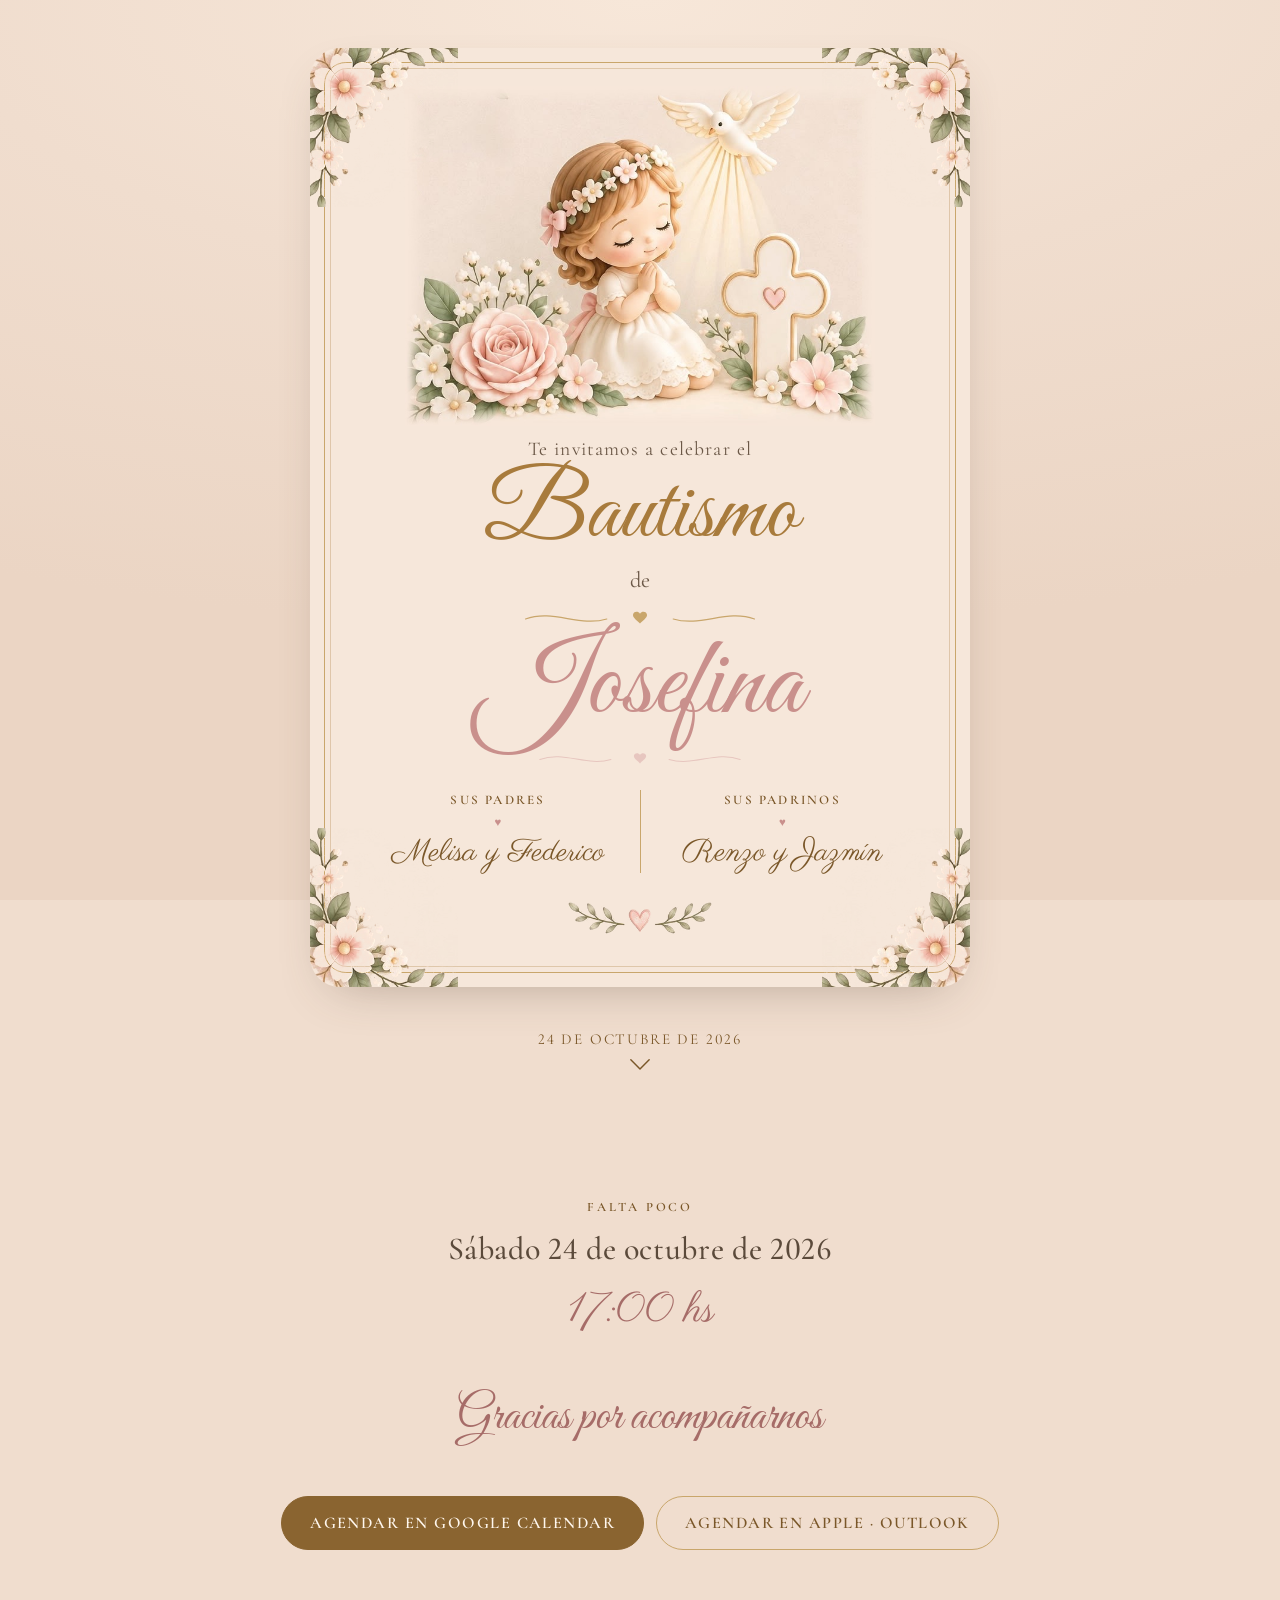
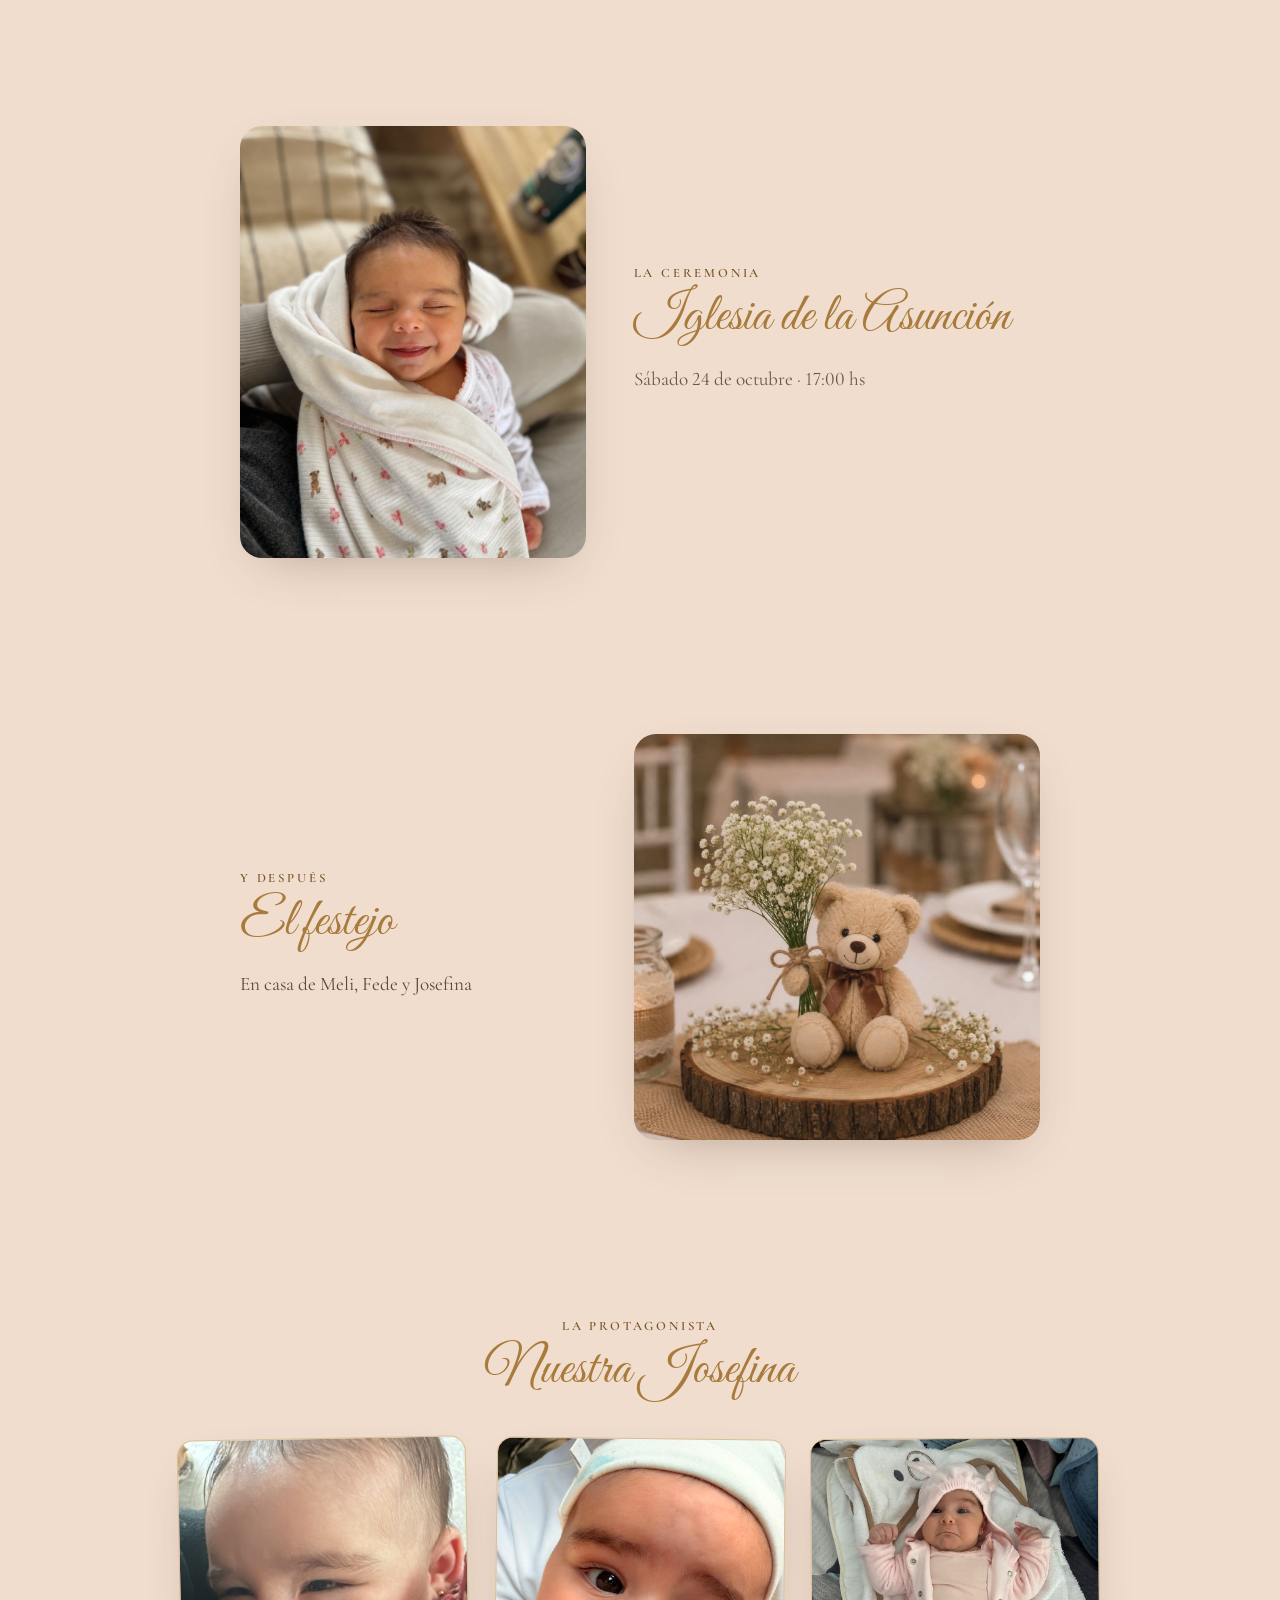
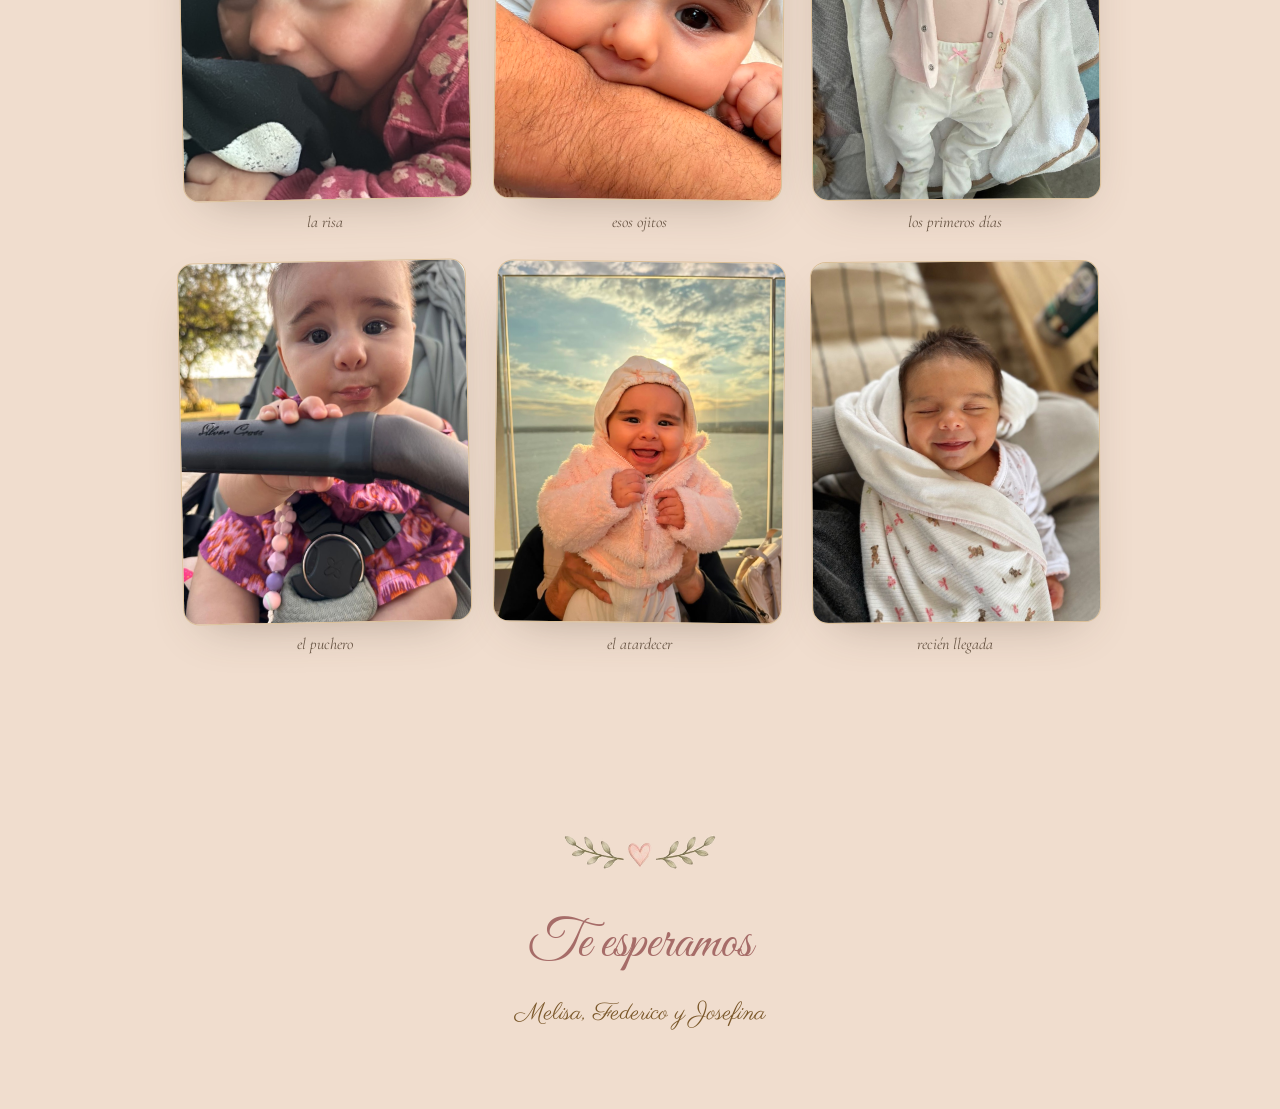
==== index.html @ e2df9a55 "Invitación web para el bautismo de Josefina Página única para GitHub Pages que extiende la tarjeta o" ====
<!doctype html>
<html lang="es">
<head>
<meta charset="utf-8">
<meta name="viewport" content="width=device-width, initial-scale=1, viewport-fit=cover">
<title>Bautismo de Josefina · 24 de octubre de 2026</title>

<meta name="description" content="Melisa y Federico te invitan al bautismo de Josefina. Sábado 24 de octubre de 2026, 17 hs, Iglesia de la Asunción.">
<meta name="robots" content="noindex, nofollow">
<meta name="theme-color" content="#F1DFD0">

<meta property="og:type" content="website">
<meta property="og:title" content="Bautismo de Josefina">
<meta property="og:description" content="Sábado 24 de octubre de 2026 · 17 hs · Iglesia de la Asunción">
<meta property="og:image" content="assets/og.jpg">
<meta property="og:image:width" content="1200">
<meta property="og:image:height" content="630">
<meta property="og:locale" content="es_AR">
<meta name="twitter:card" content="summary_large_image">

<link rel="icon" href="data:image/svg+xml,%3Csvg xmlns='http://www.w3.org/2000/svg' viewBox='0 0 32 32'%3E%3Crect width='32' height='32' rx='7' fill='%23F8EADD'/%3E%3Cpath d='M16 26C7 20 4 15.6 4 12.2 4 8.8 6.6 6 10 6c2.4 0 4.6 1.4 6 3.6C17.4 7.4 19.6 6 22 6c3.4 0 6 2.8 6 6.2 0 3.4-3 7.8-12 13.8z' fill='%23C9908C'/%3E%3C/svg%3E">

<link rel="preconnect" href="https://fonts.googleapis.com">
<link rel="preconnect" href="https://fonts.gstatic.com" crossorigin>
<link rel="stylesheet" href="https://fonts.googleapis.com/css2?family=Cormorant+Garamond:ital,wght@0,300;0,400;0,500;0,600;1,400&family=Great+Vibes&family=Parisienne&display=swap">
<link rel="preload" as="image" href="assets/ilustracion.jpg">
<link rel="stylesheet" href="css/estilos.css">
</head>

<body>

<!-- ══════════════ PORTADA ══════════════ -->
<header class="portada">
  <div class="papel">
    <img class="esquina esquina--si" src="assets/esquina.png" alt="" width="240" height="258">
    <img class="esquina esquina--sd" src="assets/esquina.png" alt="" width="240" height="258">
    <img class="esquina esquina--ii" src="assets/esquina.png" alt="" width="240" height="258">
    <img class="esquina esquina--id" src="assets/esquina.png" alt="" width="240" height="258">

    <div class="papel__contenido">
      <img class="ilustracion" src="assets/ilustracion.jpg"
           alt="Ilustración de una nena rezando junto a una cruz, con una paloma y flores"
           width="790" height="572" fetchpriority="high">

      <p class="intro">Te invitamos a celebrar el</p>
      <h1 class="titulo">Bautismo</h1>

      <p class="de">de</p>
      <svg class="filete" viewBox="0 0 260 26" aria-hidden="true" focusable="false">
        <path d="M6 13c30-11 58 9 88 0" />
        <path d="M254 13c-30-11-58 9-88 0" />
        <path class="filete__corazon" d="M130 7.2c-2.2-3.3-7.6-2.2-7.6 1.6 0 3.6 5 6 7.6 9.2 2.6-3.2 7.6-5.6 7.6-9.2 0-3.8-5.4-4.9-7.6-1.6z" />
      </svg>

      <p class="nombre">Josefina</p>

      <svg class="filete filete--rosa" viewBox="0 0 260 26" aria-hidden="true" focusable="false">
        <path d="M6 13c30-11 58 9 88 0" />
        <path d="M254 13c-30-11-58 9-88 0" />
        <path class="filete__corazon" d="M130 7.2c-2.2-3.3-7.6-2.2-7.6 1.6 0 3.6 5 6 7.6 9.2 2.6-3.2 7.6-5.6 7.6-9.2 0-3.8-5.4-4.9-7.6-1.6z" />
      </svg>

      <div class="personas">
        <div class="persona">
          <p class="persona__rol">Sus padres</p>
          <p class="persona__corazon" aria-hidden="true">♥</p>
          <p class="persona__nombres">Melisa y Federico</p>
        </div>
        <div class="persona">
          <p class="persona__rol">Sus padrinos</p>
          <p class="persona__corazon" aria-hidden="true">♥</p>
          <p class="persona__nombres">Renzo y Jazmín</p>
        </div>
      </div>

      <img class="guirnalda" src="assets/guirnalda.png" alt="" width="350" height="92">
    </div>
  </div>

  <a class="bajar" href="#cuando">
    <span>24 de octubre de 2026</span>
    <svg viewBox="0 0 24 14" aria-hidden="true" focusable="false"><path d="M2 2l10 10L22 2"/></svg>
  </a>
</header>

<main>

<!-- ══════════════ CUENTA REGRESIVA ══════════════ -->
<section class="seccion cuando" id="cuando">
  <div class="revelar">
    <p class="antetitulo">Falta poco</p>
    <p class="fecha-grande">Sábado 24 de octubre de 2026</p>
    <p class="fecha-hora">17:00 hs</p>

    <div class="cuenta" id="cuenta">
      <div class="cuenta__u"><span class="cuenta__n" id="c-dias">—</span><span class="cuenta__e">días</span></div>
      <div class="cuenta__u"><span class="cuenta__n" id="c-horas">—</span><span class="cuenta__e">horas</span></div>
      <div class="cuenta__u"><span class="cuenta__n" id="c-min">—</span><span class="cuenta__e">minutos</span></div>
      <div class="cuenta__u"><span class="cuenta__n" id="c-seg">—</span><span class="cuenta__e">segundos</span></div>
    </div>
    <p class="cuenta__mensaje" id="cuenta-mensaje" hidden></p>

    <div class="botones">
      <a class="boton boton--principal" id="btn-google" href="#" target="_blank" rel="noopener">
        Agendar en Google Calendar
      </a>
      <a class="boton" href="bautismo-josefina.ics" download>
        Agendar en Apple · Outlook
      </a>
    </div>
  </div>
</section>

<!-- ══════════════ CEREMONIA ══════════════ -->
<section class="seccion lugar revelar" id="ceremonia">
  <div class="lugar__foto">
    <img src="assets/fotos/nacimiento.jpg" alt="Josefina recién nacida, envuelta en una manta, sonriendo" width="1086" height="1448" loading="lazy">
  </div>
  <div class="lugar__datos">
    <p class="antetitulo">La ceremonia</p>
    <h2 class="titulo-seccion">Iglesia de la Asunción</h2>
    <p class="dato" data-dato="iglesia.direccion">—</p>
    <p class="dato dato--suave">Sábado 24 de octubre · 17:00 hs</p>
    <p><a class="boton" data-link="iglesia.maps" href="#" target="_blank" rel="noopener">Cómo llegar</a></p>
  </div>
</section>

<!-- ══════════════ FESTEJO ══════════════ -->
<section class="seccion lugar lugar--invertido revelar" id="festejo">
  <div class="lugar__foto">
    <img src="assets/fotos/mesa.jpg" alt="Centro de mesa con un osito, paniculata y un tronco de madera" width="1200" height="1141" loading="lazy">
  </div>
  <div class="lugar__datos">
    <p class="antetitulo">Y después</p>
    <h2 class="titulo-seccion">El festejo</h2>
    <p class="dato">En casa de Meli, Fede y Josefina</p>
    <p class="dato" data-dato="festejo.direccion">—</p>
    <p class="dato dato--suave" data-dato="festejo.hora">—</p>
    <p><a class="boton" data-link="festejo.maps" href="#" target="_blank" rel="noopener">Cómo llegar</a></p>
  </div>
</section>

<!-- ══════════════ GALERÍA ══════════════ -->
<section class="seccion galeria-seccion revelar" id="galeria">
  <p class="antetitulo">La protagonista</p>
  <h2 class="titulo-seccion titulo-seccion--centro">Nuestra Josefina</h2>
  <div class="galeria">
    <figure class="foto"><img src="assets/fotos/sonrisa.jpg" alt="Josefina riéndose escondida en el hombro de su papá" width="900" height="1600" loading="lazy"><figcaption>la risa</figcaption></figure>
    <figure class="foto"><img src="assets/fotos/ojitos.jpg" alt="Primer plano de Josefina bebé con los ojos bien abiertos" width="960" height="1280" loading="lazy"><figcaption>esos ojitos</figcaption></figure>
    <figure class="foto"><img src="assets/fotos/bebe.jpg" alt="Josefina bebé estirando los brazos, vestida de rosa" width="960" height="1280" loading="lazy"><figcaption>los primeros días</figcaption></figure>
    <figure class="foto"><img src="assets/fotos/puchero.jpg" alt="Josefina en el cochecito haciendo un puchero" width="960" height="1280" loading="lazy"><figcaption>el puchero</figcaption></figure>
    <figure class="foto"><img src="assets/fotos/sunset.jpg" alt="Josefina sonriendo con un atardecer sobre el río de fondo" width="960" height="1280" loading="lazy"><figcaption>el atardecer</figcaption></figure>
    <figure class="foto"><img src="assets/fotos/nacimiento.jpg" alt="Josefina recién nacida, dormida y sonriendo" width="1086" height="1448" loading="lazy"><figcaption>recién llegada</figcaption></figure>
  </div>
</section>

<!-- ══════════════ ÁLBUM COMPARTIDO ══════════════ -->
<section class="seccion album revelar" id="album" data-requiere="album">
  <div class="album__texto">
    <p class="antetitulo">Entre todos</p>
    <h2 class="titulo-seccion">Sumá tus fotos del día</h2>
    <p class="parrafo">
      Ese día vamos a tener cien miradas distintas del mismo momento.
      Subí las tuyas al álbum compartido y que no se pierda ninguna.
    </p>
    <p><a class="boton boton--principal" data-link="album" href="#" target="_blank" rel="noopener">Abrir el álbum</a></p>
  </div>
  <div class="album__qr">
    <div class="qr" id="qr" aria-hidden="true"></div>
    <p class="qr__pie">o escaneá el código</p>
  </div>
</section>

<!-- ══════════════ CONFIRMACIÓN ══════════════ -->
<section class="seccion confirmar revelar" id="confirmar" data-requiere="formulario">
  <p class="antetitulo">Nos ayudás un montón</p>
  <h2 class="titulo-seccion titulo-seccion--centro">Confirmá tu asistencia</h2>
  <p class="parrafo parrafo--centro">
    Contanos si venís y cuántos son, así preparamos todo con tiempo.
    Te lleva menos de un minuto.
  </p>
  <p><a class="boton boton--principal" data-link="formulario" href="#" target="_blank" rel="noopener">Confirmar asistencia</a></p>
</section>

</main>

<!-- ══════════════ CIERRE ══════════════ -->
<footer class="cierre">
  <img class="guirnalda" src="assets/guirnalda.png" alt="" width="350" height="92" loading="lazy">
  <p class="cierre__texto">Te esperamos</p>
  <p class="cierre__nombre">Melisa, Federico y Josefina</p>
</footer>

<!-- Visor de fotos -->
<div class="visor" id="visor" hidden>
  <button class="visor__cerrar" id="visor-cerrar" aria-label="Cerrar">&times;</button>
  <button class="visor__nav visor__nav--prev" id="visor-prev" aria-label="Anterior">&#8249;</button>
  <img class="visor__img" id="visor-img" alt="">
  <button class="visor__nav visor__nav--next" id="visor-next" aria-label="Siguiente">&#8250;</button>
</div>

<script src="js/qrcode.js"></script>
<script src="js/datos.js"></script>
<script src="js/invitacion.js"></script>
</body>
</html>
---- css/estilos.css ----
/* ══════════════════════════════════════════════════════════════
   Bautismo de Josefina — 24 de octubre de 2026
   Paleta y proporciones tomadas de la tarjeta original.
   ══════════════════════════════════════════════════════════════ */

:root {
  /* Colores muestreados pixel a pixel de tarjeta.jpg */
  --crema:      #F6E7DA;   /* el papel de la tarjeta */
  --fondo:      #F0DDCE;   /* la página, un tono más profundo que el papel */
  --fondo-2:    #EBD5C4;
  --dorado:     #A87B3C;
  --dorado-cl:  #C9A66B;
  --dorado-os:  #7A5729;   /* dorado legible para texto chico */
  --dorado-bt:  #8A6430;   /* fondo del boton principal */
  --rosa:       #C9908C;
  --rosa-os:    #A66C68;   /* rosa legible para texto informativo */
  --rosa-cl:    #E7C6BF;
  --rosa-pal:   #F7E6DF;
  --salvia:     #7E8C6A;
  --tinta:      #5B4A3B;
  --tinta-cl:   #6B5847;

  --serif:  'Cormorant Garamond', 'Iowan Old Style', Georgia, 'Times New Roman', serif;
  --script: 'Great Vibes', 'Snell Roundhand', 'Apple Chancery', cursive;
  --mano:   'Parisienne', 'Snell Roundhand', 'Apple Chancery', cursive;

  --sombra: 0 18px 50px -24px rgba(91, 74, 59, .45);
}

*, *::before, *::after { box-sizing: border-box; }

html { scroll-behavior: smooth; }

body {
  margin: 0;
  padding: env(safe-area-inset-top, 0) 0 env(safe-area-inset-bottom, 0);
  background: var(--fondo);
  background-image: radial-gradient(120% 70% at 50% 0%, #F7E7D9 0%, var(--fondo) 45%, var(--fondo-2) 100%);
  background-attachment: fixed;
  color: var(--tinta);
  font-family: var(--serif);
  font-size: 17px;
  line-height: 1.6;
  /* Cormorant trae cifras elzevirianas por defecto: lindas en un parrafo,
     confusas en una fecha y en un contador. */
  font-variant-numeric: lining-nums;
  -webkit-font-smoothing: antialiased;
  overflow-x: hidden;
}

img { max-width: 100%; height: auto; display: block; }
[hidden] { display: none !important; }

/* ────────────── PORTADA ────────────── */

.portada {
  padding: clamp(18px, 4vw, 48px) clamp(14px, 4vw, 32px) clamp(10px, 3vw, 28px);
  display: flex;
  flex-direction: column;
  align-items: center;
}

.papel {
  position: relative;
  width: 100%;
  max-width: 660px;
  background: var(--crema);
  border-radius: clamp(18px, 4vw, 30px);
  box-shadow: var(--sombra);
  overflow: hidden;
  isolation: isolate;
}

/* El doble filete dorado de la tarjeta */
.papel::before,
.papel::after {
  content: '';
  position: absolute;
  pointer-events: none;
  border: 1px solid var(--dorado-cl);
  border-radius: clamp(12px, 3vw, 22px);
  z-index: 1;
}
.papel::before { inset: clamp(8px, 2vw, 14px); }
.papel::after  { inset: clamp(13px, 2.8vw, 20px); border-color: rgba(168, 123, 60, .3); border-radius: clamp(8px, 2.4vw, 17px); }

.papel__contenido {
  position: relative;
  z-index: 2;
  padding: clamp(22px, 5vw, 38px) clamp(20px, 5vw, 46px) clamp(26px, 5vw, 40px);
  text-align: center;
}

/* Las flores de las cuatro esquinas, espejadas desde un solo archivo */
.esquina {
  position: absolute;
  width: clamp(88px, 22vw, 148px);
  height: auto;
  z-index: 3;
  pointer-events: none;
  user-select: none;
}
.esquina--si { top: 0; left: 0; }
.esquina--sd { top: 0; right: 0; transform: scaleX(-1); }
.esquina--ii { bottom: 0; left: 0; transform: scaleY(-1); }
.esquina--id { bottom: 0; right: 0; transform: scale(-1); }

/* La ilustración conserva el crema del original: los bordes se
   disuelven contra el papel con una máscara en vez de cortarse. */
.ilustracion {
  width: min(100%, 470px);
  margin: 0 auto clamp(2px, 1vw, 8px);
}

.intro {
  margin: 0;
  font-size: clamp(.95rem, 3.6vw, 1.22rem);
  font-weight: 400;
  letter-spacing: .06em;
  color: var(--tinta-cl);
}

.titulo {
  font-family: var(--script);
  font-weight: 400;
  color: var(--dorado);
  font-size: clamp(3.5rem, 15.5vw, 6rem);
  line-height: .92;
  margin: clamp(-2px, .4vw, 4px) 0 0;
}

.de {
  font-size: clamp(1.05rem, 4vw, 1.4rem);
  color: var(--tinta-cl);
  margin: clamp(0px, .6vw, 4px) 0 0;
}

.nombre {
  font-family: var(--script);
  font-weight: 400;
  color: var(--rosa);
  font-size: clamp(3.9rem, 18vw, 7rem);
  line-height: .95;
  margin: clamp(-6px, -1vw, 0px) 0 0;
}

/* Filete: dos volutas y un corazón, dibujados en SVG */
.filete {
  display: block;
  width: min(72%, 240px);
  height: auto;
  margin: clamp(2px, 1.2vw, 9px) auto;
  color: var(--dorado-cl);
  fill: none;
  stroke: currentColor;
  stroke-width: 1.3;
  stroke-linecap: round;
}
.filete--rosa { color: var(--rosa-cl); width: min(62%, 210px); }
.filete__corazon { fill: currentColor; stroke: none; }

.personas {
  display: grid;
  grid-template-columns: 1fr 1fr;
  align-items: start;
  margin-top: clamp(10px, 3vw, 20px);
}
.persona { min-width: 0; padding: 0 clamp(4px, 2vw, 16px); }
.persona + .persona {
  border-left: 1px solid var(--dorado-cl);
}

.persona__rol {
  margin: 0;
  font-size: clamp(.68rem, 2.6vw, .82rem);
  font-weight: 600;
  letter-spacing: .17em;
  text-transform: uppercase;
  color: var(--dorado-os);
}
.persona__corazon {
  margin: .15em 0;
  font-size: .72rem;
  color: var(--rosa);
}
.persona__nombres {
  margin: 0;
  font-family: var(--mano);
  font-size: clamp(1.15rem, 4.9vw, 1.95rem);
  line-height: 1.3;
  overflow-wrap: break-word;
  color: var(--dorado-os);
}

.guirnalda {
  width: clamp(120px, 34%, 190px);
  margin: clamp(14px, 3.5vw, 24px) auto 0;
  opacity: .92;
}

/* Invitación a seguir bajando */
.bajar {
  display: inline-flex;
  flex-direction: column;
  align-items: center;
  gap: 6px;
  margin-top: clamp(18px, 4vw, 30px);
  padding: 10px 18px;
  text-decoration: none;
  color: var(--dorado-os);
  font-size: .95rem;
  letter-spacing: .12em;
  text-transform: uppercase;
  border-radius: 999px;
}
.bajar svg { width: 22px; fill: none; stroke: currentColor; stroke-width: 1.6; stroke-linecap: round; stroke-linejoin: round; animation: flota 2.6s ease-in-out infinite; }
@keyframes flota { 0%, 100% { transform: translateY(0); } 50% { transform: translateY(4px); } }

/* ────────────── ESTRUCTURA DE SECCIONES ────────────── */

.seccion {
  max-width: 880px;
  margin: 0 auto;
  padding: clamp(46px, 11vw, 88px) clamp(20px, 6vw, 40px);
}

.antetitulo {
  margin: 0 0 .5em;
  font-size: clamp(.7rem, 2.8vw, .8rem);
  font-weight: 600;
  letter-spacing: .22em;
  text-transform: uppercase;
  color: var(--dorado-os);
}

.titulo-seccion {
  margin: 0 0 .35em;
  font-family: var(--script);
  font-weight: 400;
  font-size: clamp(2rem, 8vw, 3.3rem);
  line-height: 1.05;
  color: var(--dorado);
}
.titulo-seccion--centro { text-align: center; }

.parrafo {
  margin: 0 0 1.4em;
  font-size: clamp(1.02rem, 3.6vw, 1.15rem);
  color: var(--tinta);
  max-width: 46ch;
}
.parrafo--centro { margin-inline: auto; text-align: center; }

.dato { margin: 0 0 .3em; font-size: clamp(1.05rem, 3.8vw, 1.2rem); }
.dato--suave { color: var(--tinta-cl); margin-bottom: 1.3em; }

/* ────────────── BOTONES ────────────── */

.boton {
  display: inline-block;
  padding: .78em 1.7em;
  border: 1px solid var(--dorado-cl);
  border-radius: 999px;
  background: transparent;
  color: var(--dorado-os);
  font-family: var(--serif);
  font-size: clamp(.95rem, 3.4vw, 1.02rem);
  font-weight: 600;
  letter-spacing: .09em;
  text-transform: uppercase;
  text-decoration: none;
  transition: background-color .25s ease, color .25s ease, transform .25s ease;
}
.boton:hover,
.boton:focus-visible { background: var(--dorado-bt); border-color: var(--dorado-bt); color: #FFF7EE; transform: translateY(-1px); }

.boton--principal { background: var(--dorado-bt); border-color: var(--dorado-bt); color: #FFF7EE; }
.boton--principal:hover,
.boton--principal:focus-visible { background: #6E4E24; border-color: #6E4E24; }

:focus-visible { outline: 2px solid var(--dorado); outline-offset: 3px; }

.botones { display: flex; flex-wrap: wrap; gap: 12px; justify-content: center; margin-top: clamp(26px, 6vw, 40px); }

/* ────────────── CUENTA REGRESIVA ────────────── */

.cuando { text-align: center; }

.fecha-grande {
  margin: 0;
  font-size: clamp(1.35rem, 5.6vw, 2rem);
  font-weight: 500;
  letter-spacing: .02em;
}
.fecha-hora {
  margin: .1em 0 0;
  font-family: var(--mano);
  font-size: clamp(1.8rem, 7vw, 2.6rem);
  color: var(--rosa-os);
}

.cuenta {
  display: grid;
  grid-template-columns: repeat(4, 1fr);
  gap: clamp(8px, 2.4vw, 16px);
  margin-top: clamp(24px, 6vw, 38px);
}
.cuenta__u {
  background: var(--crema);
  border: 1px solid rgba(201, 166, 107, .5);
  border-radius: clamp(12px, 3vw, 18px);
  padding: clamp(12px, 3.2vw, 20px) 4px clamp(9px, 2.4vw, 14px);
  box-shadow: 0 10px 26px -20px rgba(91, 74, 59, .6);
}
.cuenta__n {
  display: block;
  font-size: clamp(1.9rem, 9vw, 3.1rem);
  font-weight: 300;
  line-height: 1;
  color: var(--dorado);
  font-variant-numeric: lining-nums tabular-nums;
}
.cuenta__e {
  display: block;
  margin-top: .45em;
  font-size: clamp(.62rem, 2.5vw, .76rem);
  letter-spacing: .14em;
  text-transform: uppercase;
  color: var(--tinta-cl);
}
.cuenta__mensaje {
  margin: clamp(22px, 6vw, 34px) 0 0;
  font-family: var(--script);
  font-size: clamp(2rem, 8vw, 3rem);
  color: var(--rosa-os);
}

/* ────────────── CEREMONIA / FESTEJO ────────────── */

.lugar {
  display: grid;
  grid-template-columns: minmax(0, .85fr) minmax(0, 1fr);
  gap: clamp(22px, 6vw, 48px);
  align-items: center;
}
.lugar--invertido .lugar__foto { order: 2; }

.lugar__foto img {
  width: 100%;
  aspect-ratio: 4 / 5;
  object-fit: cover;
  object-position: 50% 32%;
  border-radius: clamp(14px, 4vw, 22px);
  box-shadow: var(--sombra);
}
.lugar--invertido .lugar__foto img { aspect-ratio: 1 / 1; }

@media (max-width: 640px) {
  .lugar { grid-template-columns: 1fr; }
  .lugar--invertido .lugar__foto { order: 0; }
  .lugar__foto img { aspect-ratio: 3 / 2; }
  .lugar--invertido .lugar__foto img { aspect-ratio: 3 / 2; }
}

/* ────────────── GALERÍA ────────────── */

.galeria-seccion { max-width: 1000px; text-align: center; }

.galeria {
  display: grid;
  grid-template-columns: repeat(2, 1fr);
  gap: clamp(14px, 3.4vw, 26px);
  margin-top: clamp(26px, 6vw, 40px);
}
@media (min-width: 760px) {
  .galeria { grid-template-columns: repeat(3, 1fr); }
}

.foto { margin: 0; }
.foto img {
  width: 100%;
  aspect-ratio: 4 / 5;
  object-fit: cover;
  border-radius: clamp(10px, 2.4vw, 16px);
  border: 1px solid rgba(201, 166, 107, .55);
  box-shadow: var(--sombra);
  cursor: zoom-in;
  transition: transform .35s ease;
}
.foto img:hover { transform: translateY(-4px) scale(1.012); }
.foto figcaption {
  margin-top: .6em;
  text-align: center;
  font-style: italic;
  font-size: clamp(.9rem, 3.2vw, 1rem);
  color: var(--tinta-cl);
}
/* Las fotos se apoyan apenas giradas, como sobre una mesa */
.foto:nth-child(3n+1) img { rotate: -1.1deg; }
.foto:nth-child(3n+2) img { rotate: .7deg; }
.foto:nth-child(3n)   img { rotate: -.4deg; }

/* ────────────── ÁLBUM ────────────── */

.album {
  display: grid;
  grid-template-columns: minmax(0, 1fr) auto;
  gap: clamp(24px, 6vw, 52px);
  align-items: center;
}
.album__qr { text-align: center; }
.qr {
  width: clamp(130px, 34vw, 172px);
  height: clamp(130px, 34vw, 172px);
  margin: 0 auto;
  padding: 12px;
  background: var(--crema);
  border: 1px solid var(--dorado-cl);
  border-radius: 14px;
  box-shadow: var(--sombra);
}
.qr svg, .qr img { width: 100%; height: 100%; display: block; }
.qr--vacio { display: grid; place-items: center; font-size: .8rem; color: var(--tinta-cl); font-style: italic; }
.qr__pie {
  margin: .8em 0 0;
  font-size: .82rem;
  letter-spacing: .1em;
  text-transform: uppercase;
  color: var(--tinta-cl);
}

@media (max-width: 640px) {
  .album { grid-template-columns: 1fr; justify-items: center; text-align: center; }
  .album .parrafo { margin-inline: auto; }
}

/* ────────────── CONFIRMACIÓN ────────────── */

.confirmar { text-align: center; }

/* ────────────── CIERRE ────────────── */

.cierre {
  text-align: center;
  padding: clamp(30px, 8vw, 60px) 20px clamp(46px, 10vw, 76px);
}
.cierre .guirnalda { width: clamp(130px, 40%, 200px); margin-bottom: clamp(10px, 3vw, 18px); }
.cierre__texto {
  margin: 0;
  font-family: var(--script);
  font-size: clamp(2.4rem, 10vw, 3.4rem);
  color: var(--rosa-os);
}
.cierre__nombre {
  margin: .3em 0 0;
  font-family: var(--mano);
  font-size: clamp(1.15rem, 4.6vw, 1.5rem);
  color: var(--dorado-os);
}

/* ────────────── VISOR DE FOTOS ────────────── */

.visor {
  position: fixed;
  inset: 0;
  z-index: 50;
  display: grid;
  place-items: center;
  padding: clamp(16px, 5vw, 48px);
  background: rgba(58, 45, 35, .93);
  backdrop-filter: blur(3px);
}
.visor__img {
  max-width: 100%;
  max-height: 86vh;
  border-radius: 10px;
  box-shadow: 0 24px 60px -20px rgba(0, 0, 0, .7);
}
.visor__cerrar, .visor__nav {
  position: absolute;
  background: none;
  border: 0;
  color: #F6E7DA;
  cursor: pointer;
  line-height: 1;
  padding: 10px 16px;
  font-family: var(--serif);
}
.visor__cerrar { top: max(10px, env(safe-area-inset-top, 0)); right: 10px; font-size: 2.4rem; }
.visor__nav { top: 50%; transform: translateY(-50%); font-size: 3.2rem; }
.visor__nav--prev { left: 2px; }
.visor__nav--next { right: 2px; }
.visor__cerrar:hover, .visor__nav:hover { color: #fff; }

/* ────────────── APARICIÓN AL SCROLLEAR ────────────── */

.revelar { opacity: 0; transform: translateY(18px); transition: opacity .8s ease, transform .8s ease; }
.revelar.visible { opacity: 1; transform: none; }

@media (prefers-reduced-motion: reduce) {
  html { scroll-behavior: auto; }
  .revelar { opacity: 1; transform: none; transition: none; }
  .bajar svg { animation: none; }
  .foto img:hover { transform: none; }
  .boton { transition: none; }
}
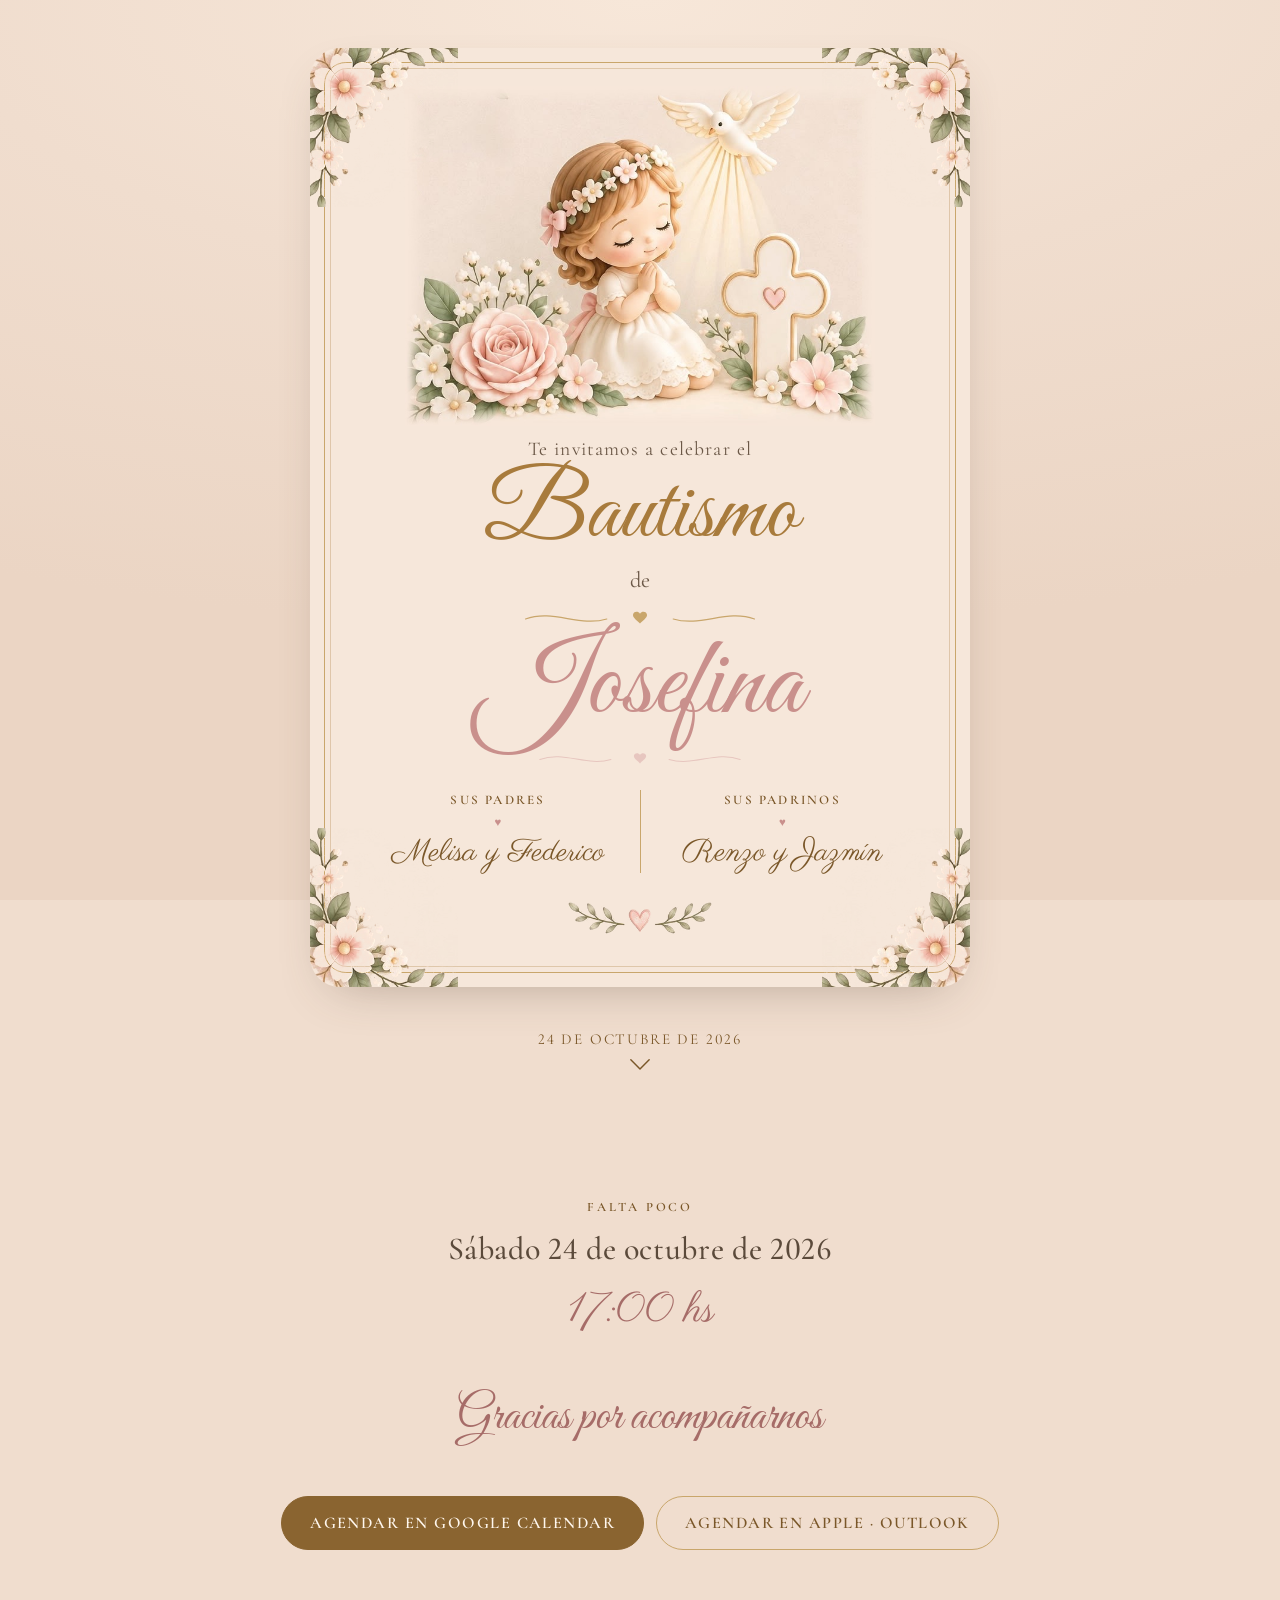
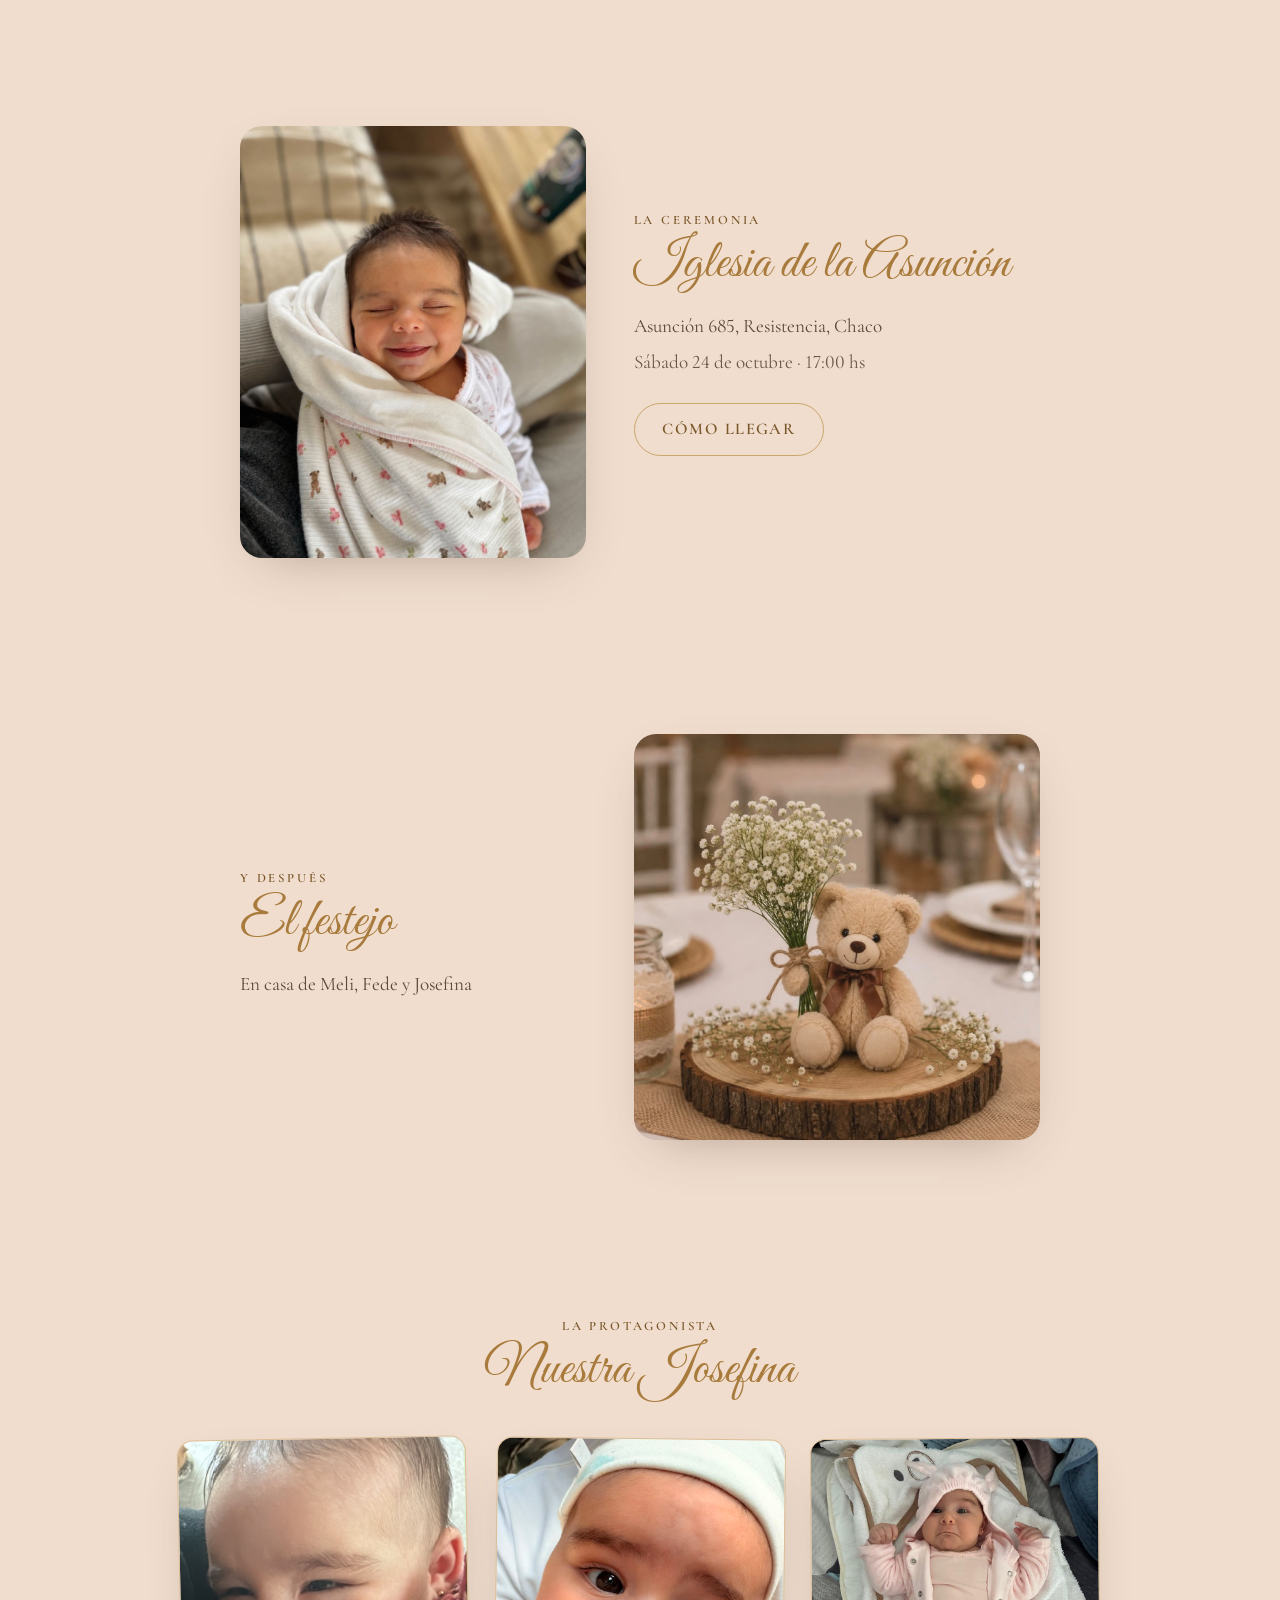
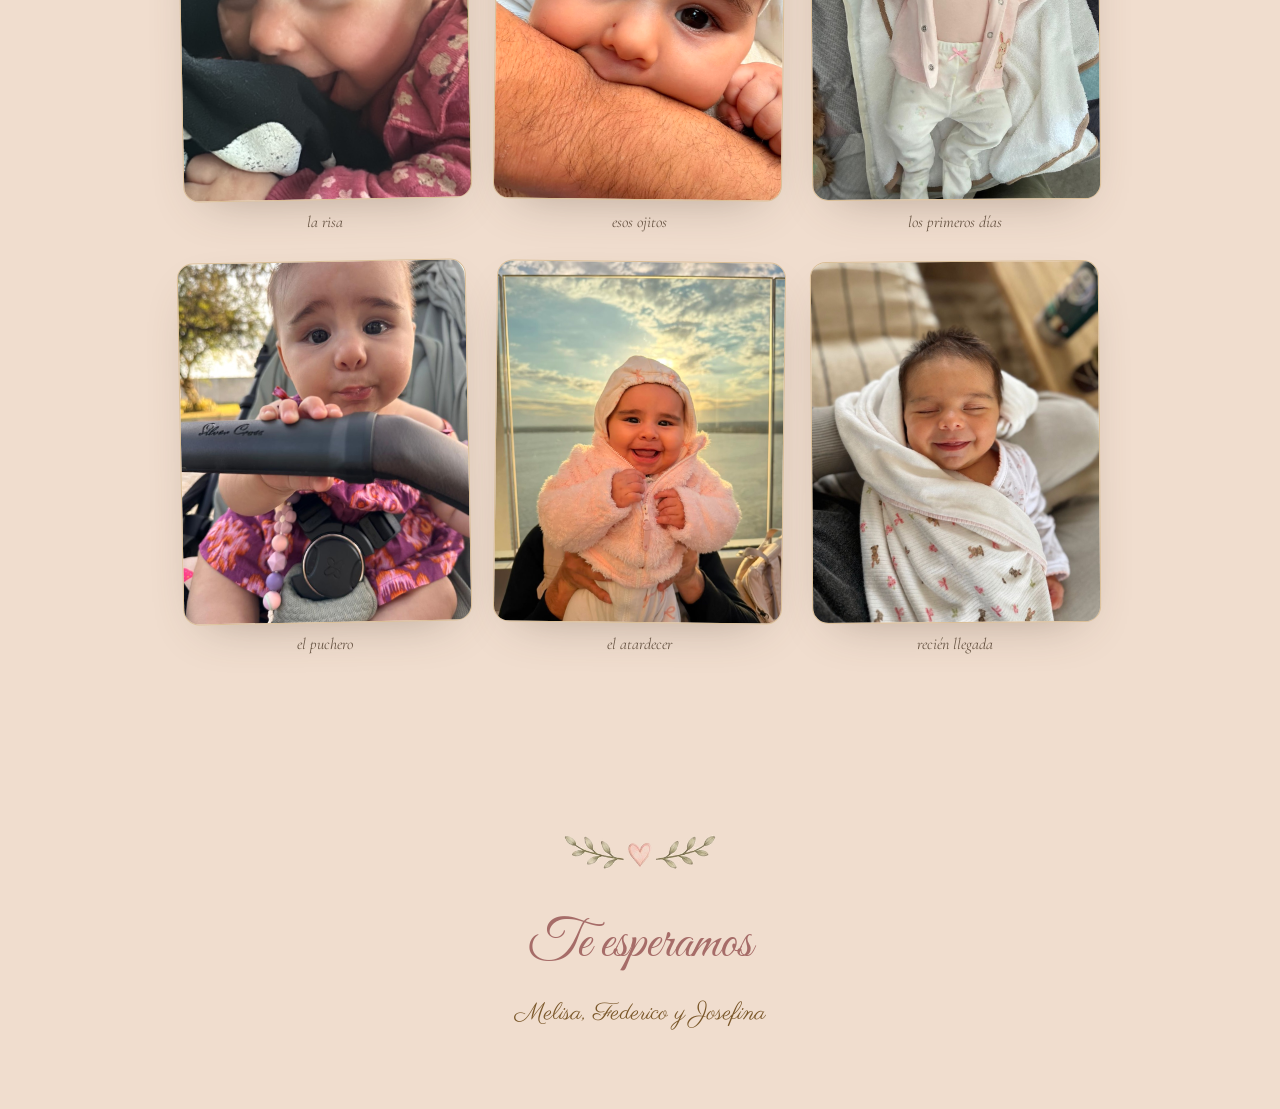
==== commit 5624eca4: "Cargo la dirección de la iglesia Asunción 685, Resistencia, Chaco. Actualizo también el LOCATION del" ====
--- a/index.html
+++ b/index.html
@@ -5,14 +5,15 @@
 <meta name="viewport" content="width=device-width, initial-scale=1, viewport-fit=cover">
 <title>Bautismo de Josefina · 24 de octubre de 2026</title>
 
-<meta name="description" content="Melisa y Federico te invitan al bautismo de Josefina. Sábado 24 de octubre de 2026, 17 hs, Iglesia de la Asunción.">
+<meta name="description" content="Melisa y Federico te invitan al bautismo de Josefina. Sábado 24 de octubre de 2026, 17 hs, Iglesia de la Asunción, Resistencia.">
 <meta name="robots" content="noindex, nofollow">
 <meta name="theme-color" content="#F1DFD0">
 
 <meta property="og:type" content="website">
 <meta property="og:title" content="Bautismo de Josefina">
-<meta property="og:description" content="Sábado 24 de octubre de 2026 · 17 hs · Iglesia de la Asunción">
-<meta property="og:image" content="assets/og.jpg">
+<meta property="og:description" content="Sábado 24 de octubre de 2026 · 17 hs · Iglesia de la Asunción, Resistencia">
+<meta property="og:url" content="https://zeleandro.github.io/josefina/">
+<meta property="og:image" content="https://zeleandro.github.io/josefina/assets/og.jpg">
 <meta property="og:image:width" content="1200">
 <meta property="og:image:height" content="630">
 <meta property="og:locale" content="es_AR">
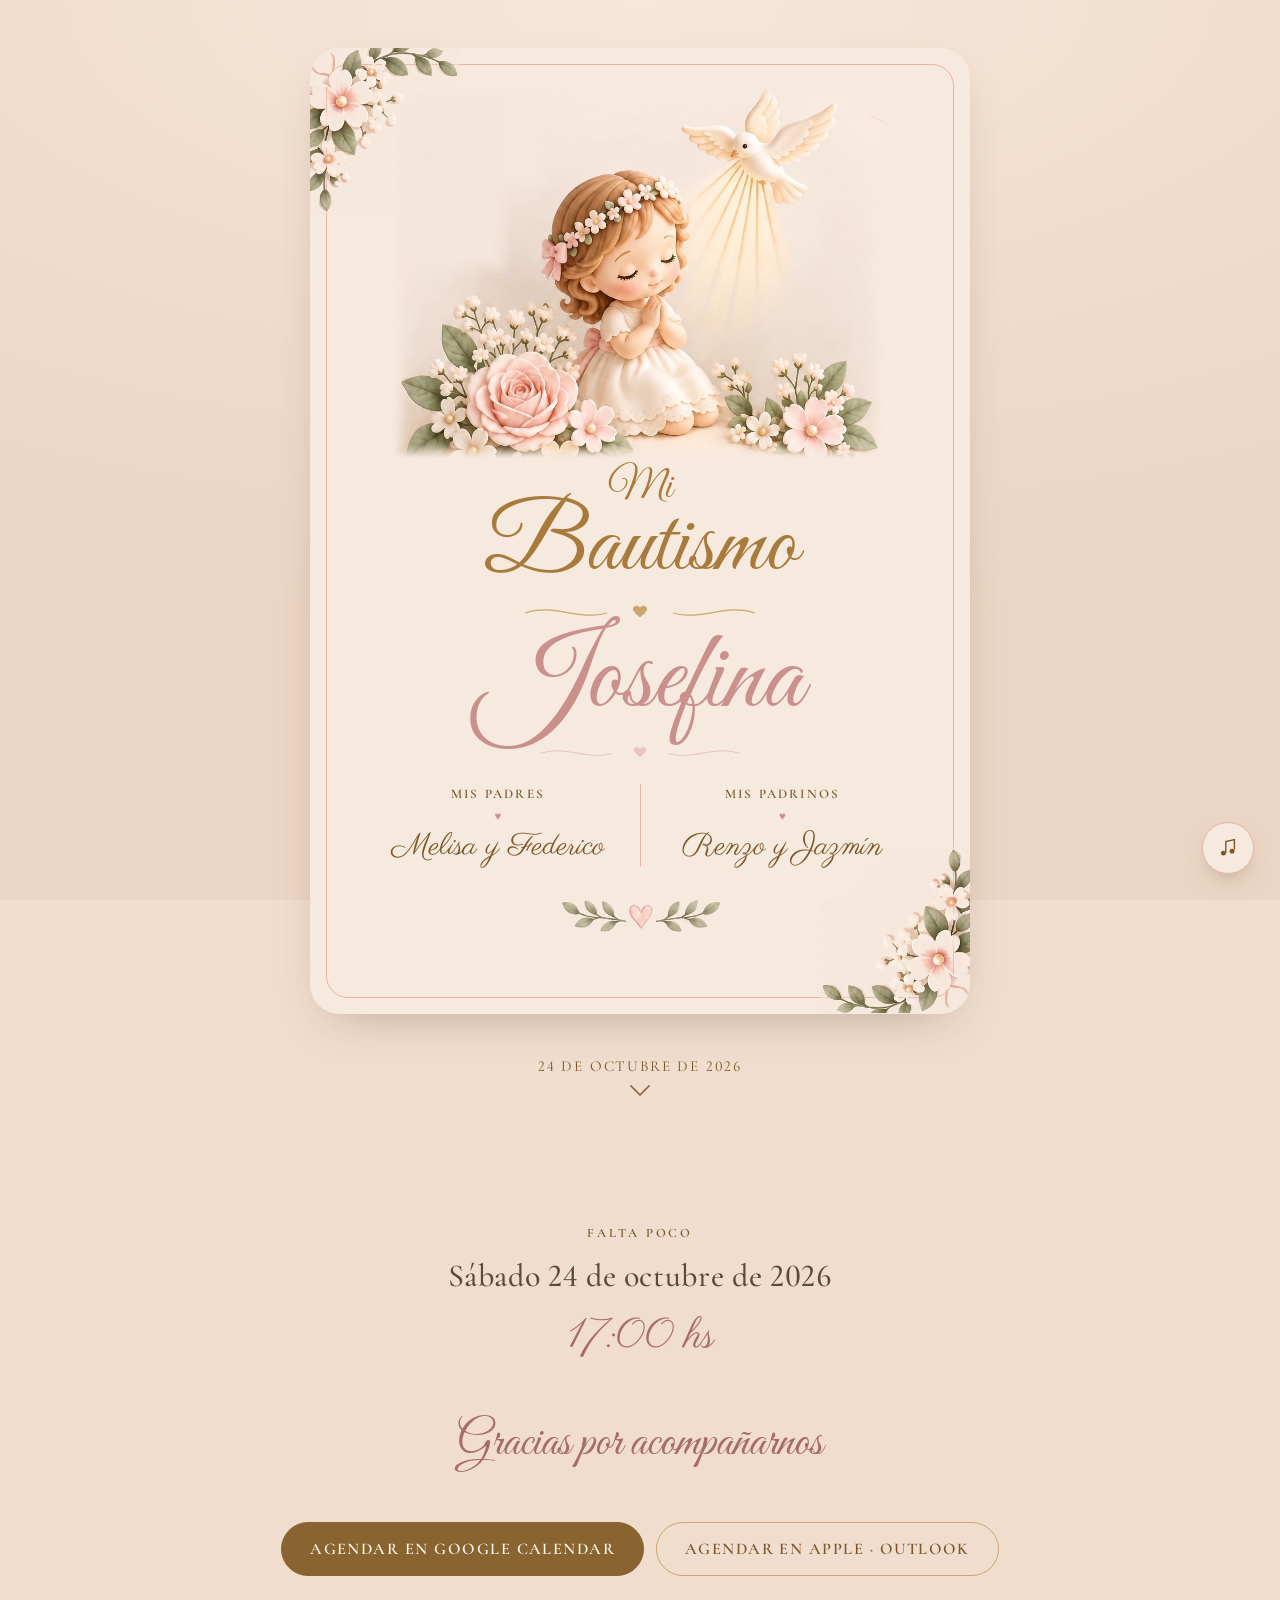
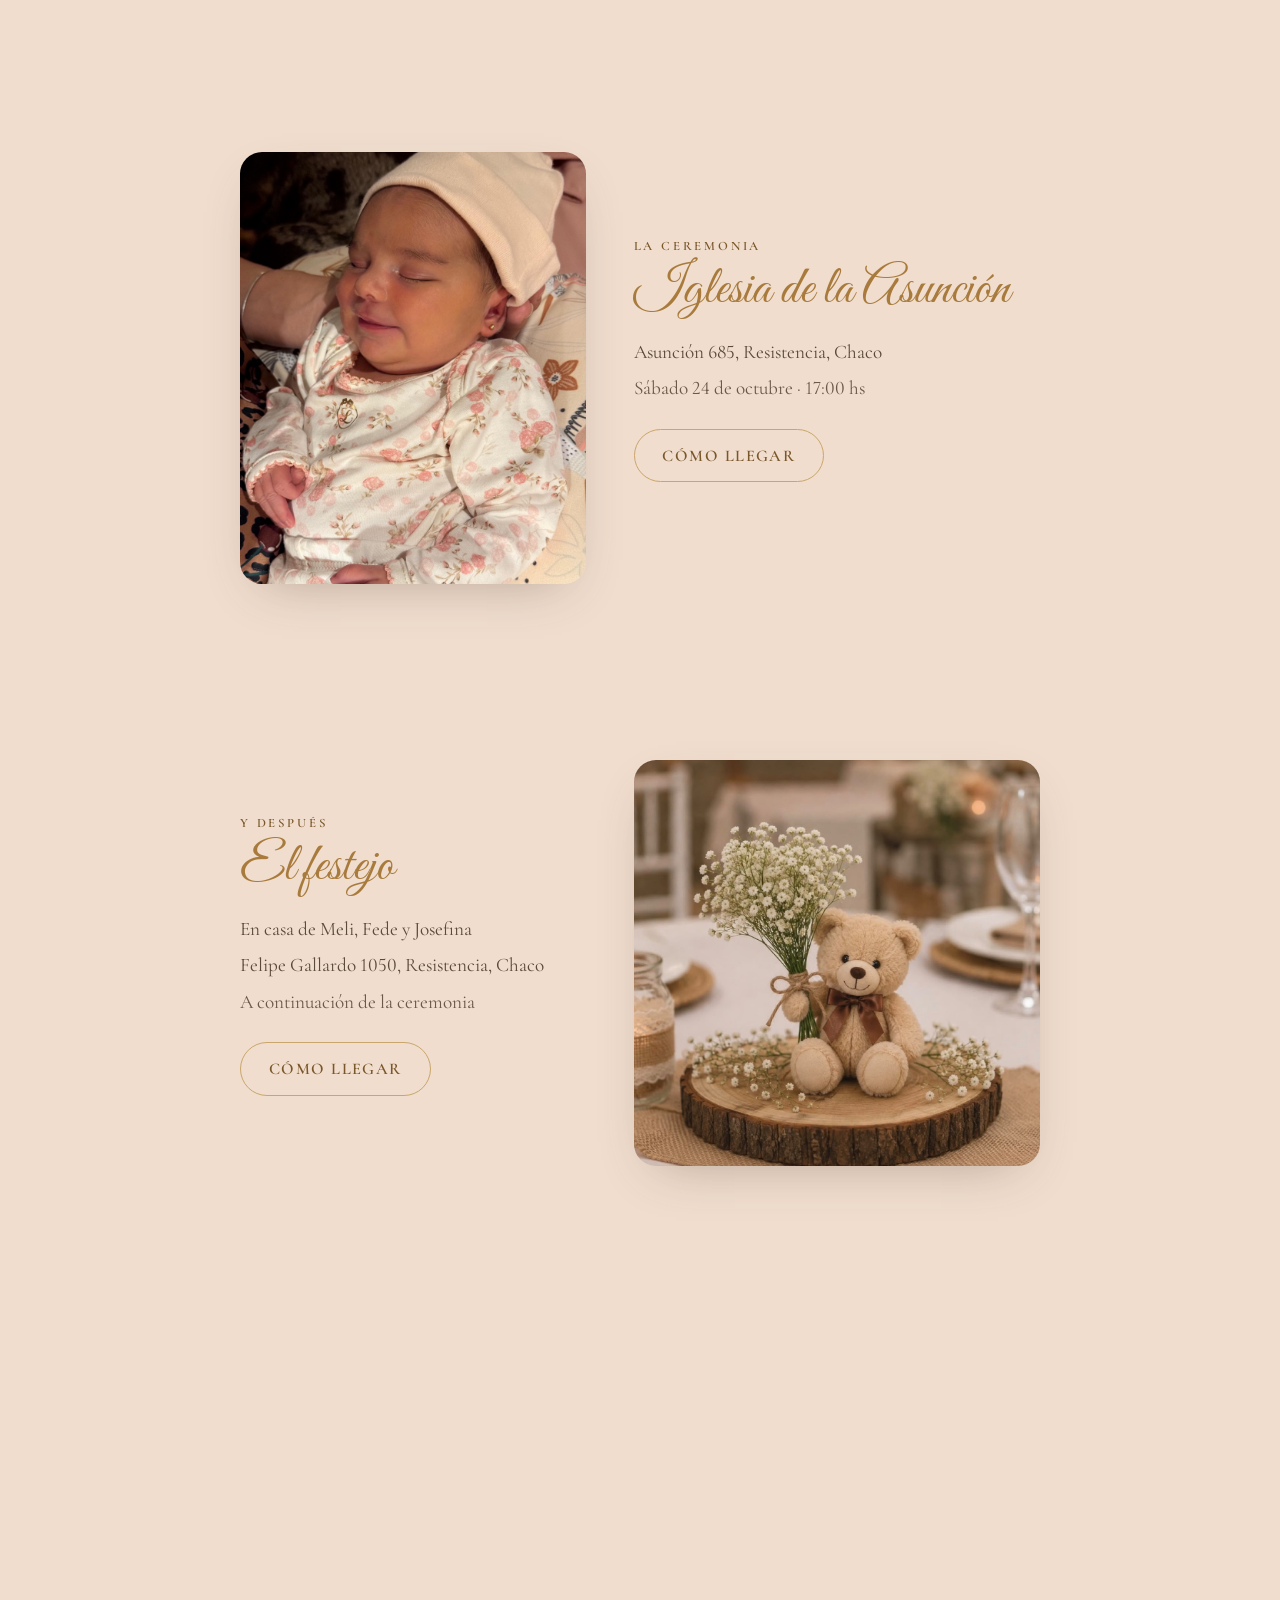
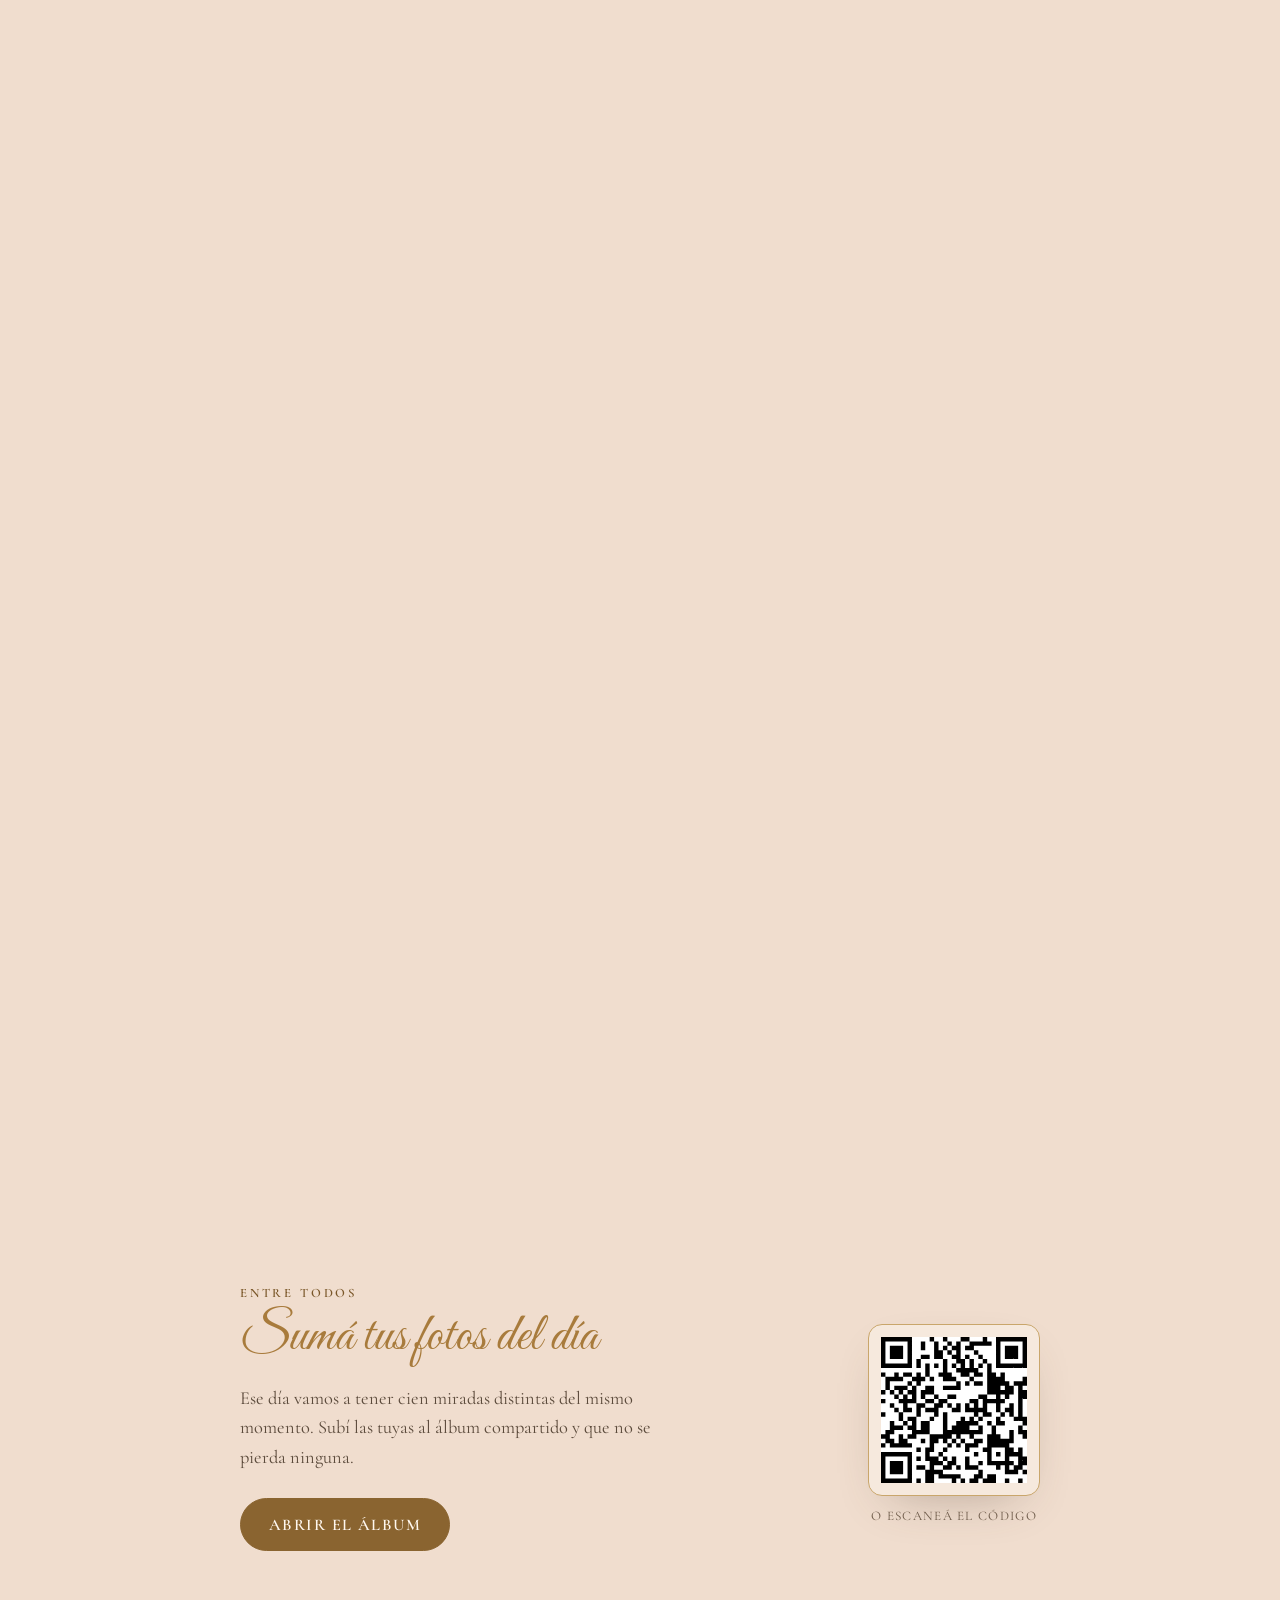
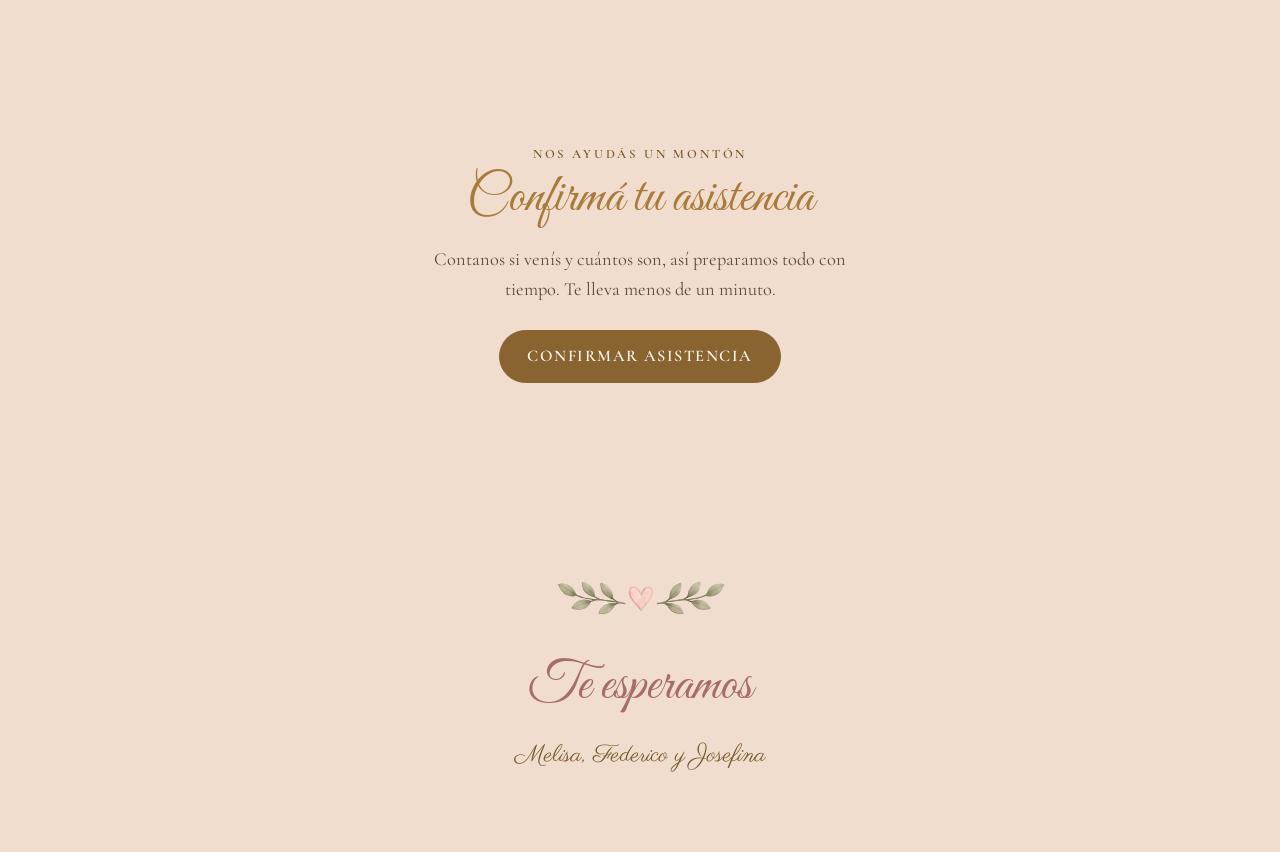
==== commit b4dbda03: "Tarjeta nueva, fotos nuevas, álbum nuevo y música La tarjeta rediseñada no es un retoque: sin cruz, " ====
--- a/index.html
+++ b/index.html
@@ -33,20 +33,17 @@
 <!-- ══════════════ PORTADA ══════════════ -->
 <header class="portada">
   <div class="papel">
-    <img class="esquina esquina--si" src="assets/esquina.png" alt="" width="240" height="258">
-    <img class="esquina esquina--sd" src="assets/esquina.png" alt="" width="240" height="258">
-    <img class="esquina esquina--ii" src="assets/esquina.png" alt="" width="240" height="258">
-    <img class="esquina esquina--id" src="assets/esquina.png" alt="" width="240" height="258">
+    <img class="esquina esquina--si" src="assets/esquina.png" alt="" width="280" height="310">
+    <img class="esquina esquina--id" src="assets/esquina.png" alt="" width="280" height="310">
 
     <div class="papel__contenido">
       <img class="ilustracion" src="assets/ilustracion.jpg"
-           alt="Ilustración de una nena rezando junto a una cruz, con una paloma y flores"
-           width="790" height="572" fetchpriority="high">
-
-      <p class="intro">Te invitamos a celebrar el</p>
+           alt="Ilustración de una nena rezando, con una paloma y flores"
+           width="950" height="710" fetchpriority="high">
+
+      <p class="mi">Mi</p>
       <h1 class="titulo">Bautismo</h1>
 
-      <p class="de">de</p>
       <svg class="filete" viewBox="0 0 260 26" aria-hidden="true" focusable="false">
         <path d="M6 13c30-11 58 9 88 0" />
         <path d="M254 13c-30-11-58 9-88 0" />
@@ -63,12 +60,12 @@
 
       <div class="personas">
         <div class="persona">
-          <p class="persona__rol">Sus padres</p>
+          <p class="persona__rol">Mis padres</p>
           <p class="persona__corazon" aria-hidden="true">♥</p>
           <p class="persona__nombres">Melisa y Federico</p>
         </div>
         <div class="persona">
-          <p class="persona__rol">Sus padrinos</p>
+          <p class="persona__rol">Mis padrinos</p>
           <p class="persona__corazon" aria-hidden="true">♥</p>
           <p class="persona__nombres">Renzo y Jazmín</p>
         </div>
@@ -115,7 +112,7 @@
 <!-- ══════════════ CEREMONIA ══════════════ -->
 <section class="seccion lugar revelar" id="ceremonia">
   <div class="lugar__foto">
-    <img src="assets/fotos/nacimiento.jpg" alt="Josefina recién nacida, envuelta en una manta, sonriendo" width="1086" height="1448" loading="lazy">
+    <img src="assets/fotos/recien-nacida.jpg" alt="Josefina recién nacida, dormida y sonriendo, con un enterito de flores" width="900" height="1200" loading="lazy">
   </div>
   <div class="lugar__datos">
     <p class="antetitulo">La ceremonia</p>
@@ -146,12 +143,15 @@
   <p class="antetitulo">La protagonista</p>
   <h2 class="titulo-seccion titulo-seccion--centro">Nuestra Josefina</h2>
   <div class="galeria">
-    <figure class="foto"><img src="assets/fotos/sonrisa.jpg" alt="Josefina riéndose escondida en el hombro de su papá" width="900" height="1600" loading="lazy"><figcaption>la risa</figcaption></figure>
-    <figure class="foto"><img src="assets/fotos/ojitos.jpg" alt="Primer plano de Josefina bebé con los ojos bien abiertos" width="960" height="1280" loading="lazy"><figcaption>esos ojitos</figcaption></figure>
-    <figure class="foto"><img src="assets/fotos/bebe.jpg" alt="Josefina bebé estirando los brazos, vestida de rosa" width="960" height="1280" loading="lazy"><figcaption>los primeros días</figcaption></figure>
-    <figure class="foto"><img src="assets/fotos/puchero.jpg" alt="Josefina en el cochecito haciendo un puchero" width="960" height="1280" loading="lazy"><figcaption>el puchero</figcaption></figure>
-    <figure class="foto"><img src="assets/fotos/sunset.jpg" alt="Josefina sonriendo con un atardecer sobre el río de fondo" width="960" height="1280" loading="lazy"><figcaption>el atardecer</figcaption></figure>
-    <figure class="foto"><img src="assets/fotos/nacimiento.jpg" alt="Josefina recién nacida, dormida y sonriendo" width="1086" height="1448" loading="lazy"><figcaption>recién llegada</figcaption></figure>
+    <figure class="foto"><img src="assets/fotos/pequenita.jpg" alt="Primerísimo plano de Josefina recién nacida, dormida, con un gorrito rosa" width="900" height="1200" loading="lazy"><figcaption>pequeñita</figcaption></figure>
+    <figure class="foto" style="--enfoque: 6%"><img src="assets/fotos/primeros-dias.jpg" alt="Josefina bebé en brazos de su mamá, agarrándole un dedo" width="675" height="1200" loading="lazy"><figcaption>los primeros días</figcaption></figure>
+    <figure class="foto"><img src="assets/fotos/ojitos.jpg" alt="Primer plano de Josefina bebé con los ojos bien abiertos" width="900" height="1200" loading="lazy"><figcaption>esos ojitos</figcaption></figure>
+    <figure class="foto"><img src="assets/fotos/bebe.jpg" alt="Josefina bebé estirando los brazos, vestida de rosa" width="900" height="1200" loading="lazy"><figcaption>toda de rosa</figcaption></figure>
+    <figure class="foto"><img src="assets/fotos/felicidad.jpg" alt="Josefina riéndose a carcajadas, boca abajo sobre una manta" width="900" height="1200" loading="lazy"><figcaption>la risa</figcaption></figure>
+    <figure class="foto"><img src="assets/fotos/puchero.jpg" alt="Josefina en el cochecito haciendo un puchero" width="900" height="1200" loading="lazy"><figcaption>el puchero</figcaption></figure>
+    <figure class="foto" style="--enfoque: 6%"><img src="assets/fotos/merienda.jpg" alt="Josefina sentada en la mesada de la cocina, riéndose junto a una taza" width="675" height="1200" loading="lazy"><figcaption>la merienda</figcaption></figure>
+    <figure class="foto"><img src="assets/fotos/alegria.jpg" alt="Josefina riéndose en la silla alta, con el cielo y el campo de fondo" width="935" height="1200" loading="lazy"><figcaption>pura alegría</figcaption></figure>
+    <figure class="foto"><img src="assets/fotos/sunset.jpg" alt="Josefina sonriendo con un atardecer sobre el río de fondo" width="900" height="1200" loading="lazy"><figcaption>el atardecer</figcaption></figure>
   </div>
 </section>
 
@@ -200,6 +200,21 @@
   <button class="visor__nav visor__nav--next" id="visor-next" aria-label="Siguiente">&#8250;</button>
 </div>
 
+<!-- Música. Nunca arranca sola: los navegadores bloquean el audio automático
+     y nadie quiere que una invitación le grite desde el bolsillo.
+     Con preload="none" el archivo no se descarga hasta que alguien toca play. -->
+<audio id="musica" loop preload="none">
+  <source src="assets/audio/traumerei.m4a" type="audio/mp4">
+  <source src="assets/audio/traumerei.mp3" type="audio/mpeg">
+</audio>
+<button class="musica" id="musica-btn" type="button" aria-pressed="false" aria-label="Poner música">
+  <svg viewBox="0 0 24 24" aria-hidden="true" focusable="false">
+    <path d="M9.6 17V4.9l9.4-2v10.2" />
+    <circle cx="7" cy="17.6" r="2.7" />
+    <circle cx="16.4" cy="15.6" r="2.7" />
+  </svg>
+</button>
+
 <script src="js/qrcode.js"></script>
 <script src="js/datos.js"></script>
 <script src="js/invitacion.js"></script>
--- a/css/estilos.css
+++ b/css/estilos.css
@@ -5,7 +5,7 @@
 
 :root {
   /* Colores muestreados pixel a pixel de tarjeta.jpg */
-  --crema:      #F6E7DA;   /* el papel de la tarjeta */
+  --crema:      #F6E9DD;   /* el papel de la tarjeta */
   --fondo:      #F0DDCE;   /* la página, un tono más profundo que el papel */
   --fondo-2:    #EBD5C4;
   --dorado:     #A87B3C;
@@ -14,6 +14,7 @@
   --dorado-bt:  #8A6430;   /* fondo del boton principal */
   --rosa:       #C9908C;
   --rosa-os:    #A66C68;   /* rosa legible para texto informativo */
+  --rosa-marco: #E9B3A6;   /* el filete de la tarjeta, antes dorado */
   --rosa-cl:    #E7C6BF;
   --rosa-pal:   #F7E6DF;
   --salvia:     #7E8C6A;
@@ -71,53 +72,50 @@
   isolation: isolate;
 }
 
-/* El doble filete dorado de la tarjeta */
-.papel::before,
-.papel::after {
+/* El filete rosa de la tarjeta: uno solo, no dos */
+.papel::before {
   content: '';
   position: absolute;
+  inset: clamp(9px, 2.2vw, 16px);
   pointer-events: none;
-  border: 1px solid var(--dorado-cl);
+  border: 1.5px solid var(--rosa-marco);
   border-radius: clamp(12px, 3vw, 22px);
   z-index: 1;
 }
-.papel::before { inset: clamp(8px, 2vw, 14px); }
-.papel::after  { inset: clamp(13px, 2.8vw, 20px); border-color: rgba(168, 123, 60, .3); border-radius: clamp(8px, 2.4vw, 17px); }
 
 .papel__contenido {
   position: relative;
   z-index: 2;
-  padding: clamp(22px, 5vw, 38px) clamp(20px, 5vw, 46px) clamp(26px, 5vw, 40px);
+  padding: clamp(22px, 5vw, 38px) clamp(20px, 5vw, 46px) clamp(46px, 10vw, 72px);
   text-align: center;
 }
 
 /* Las flores de las cuatro esquinas, espejadas desde un solo archivo */
 .esquina {
   position: absolute;
-  width: clamp(88px, 22vw, 148px);
+  width: clamp(88px, 22vw, 150px);
   height: auto;
   z-index: 3;
   pointer-events: none;
   user-select: none;
 }
 .esquina--si { top: 0; left: 0; }
-.esquina--sd { top: 0; right: 0; transform: scaleX(-1); }
-.esquina--ii { bottom: 0; left: 0; transform: scaleY(-1); }
 .esquina--id { bottom: 0; right: 0; transform: scale(-1); }
 
 /* La ilustración conserva el crema del original: los bordes se
    disuelven contra el papel con una máscara en vez de cortarse. */
 .ilustracion {
-  width: min(100%, 470px);
+  width: min(100%, 500px);
   margin: 0 auto clamp(2px, 1vw, 8px);
 }
 
-.intro {
-  margin: 0;
-  font-size: clamp(.95rem, 3.6vw, 1.22rem);
+.mi {
+  margin: 0 0 clamp(-10px, -1.6vw, -4px);
+  font-family: var(--script);
   font-weight: 400;
-  letter-spacing: .06em;
-  color: var(--tinta-cl);
+  font-size: clamp(1.7rem, 7vw, 2.6rem);
+  line-height: 1;
+  color: var(--dorado);
 }
 
 .titulo {
@@ -127,12 +125,6 @@
   font-size: clamp(3.5rem, 15.5vw, 6rem);
   line-height: .92;
   margin: clamp(-2px, .4vw, 4px) 0 0;
-}
-
-.de {
-  font-size: clamp(1.05rem, 4vw, 1.4rem);
-  color: var(--tinta-cl);
-  margin: clamp(0px, .6vw, 4px) 0 0;
 }
 
 .nombre {
@@ -167,7 +159,7 @@
 }
 .persona { min-width: 0; padding: 0 clamp(4px, 2vw, 16px); }
 .persona + .persona {
-  border-left: 1px solid var(--dorado-cl);
+  border-left: 1px solid var(--rosa-marco);
 }
 
 .persona__rol {
@@ -381,6 +373,9 @@
   width: 100%;
   aspect-ratio: 4 / 5;
   object-fit: cover;
+  /* Las fotos muy verticales se recortan al medio y dejan la cara afuera:
+     --enfoque corre el recorte hacia arriba en las que lo necesitan. */
+  object-position: 50% var(--enfoque, 50%);
   border-radius: clamp(10px, 2.4vw, 16px);
   border: 1px solid rgba(201, 166, 107, .55);
   box-shadow: var(--sombra);
@@ -458,6 +453,46 @@
   color: var(--dorado-os);
 }
 
+/* ────────────── MÚSICA ────────────── */
+
+.musica {
+  position: fixed;
+  right: clamp(14px, 4vw, 26px);
+  bottom: calc(clamp(14px, 4vw, 26px) + env(safe-area-inset-bottom, 0px));
+  z-index: 40;
+  display: grid;
+  place-items: center;
+  width: 52px;
+  height: 52px;
+  padding: 0;
+  border: 1px solid var(--rosa-marco);
+  border-radius: 50%;
+  background: var(--crema);
+  color: var(--dorado-os);
+  cursor: pointer;
+  box-shadow: 0 10px 24px -12px rgba(91, 74, 59, .55);
+  transition: transform .2s ease, background-color .25s ease, color .25s ease, border-color .25s ease;
+}
+.musica:hover { transform: translateY(-2px); }
+.musica svg {
+  width: 22px;
+  height: 22px;
+  fill: none;
+  stroke: currentColor;
+  stroke-width: 1.5;
+  stroke-linecap: round;
+}
+.musica circle { fill: currentColor; stroke: none; }
+
+
+/* El estado se lee por el relleno del botón: crema apagado, dorado sonando.
+   Una nota tachada a 22px se empasta y no se entiende. */
+.musica.sonando {
+  background: var(--dorado-bt);
+  border-color: var(--dorado-bt);
+  color: #FFF7EE;
+}
+
 /* ────────────── VISOR DE FOTOS ────────────── */
 
 .visor {
@@ -502,5 +537,7 @@
   .revelar { opacity: 1; transform: none; transition: none; }
   .bajar svg { animation: none; }
   .foto img:hover { transform: none; }
+  .musica { transition: background-color .25s ease, color .25s ease; }
+  .musica:hover { transform: none; }
   .boton { transition: none; }
 }
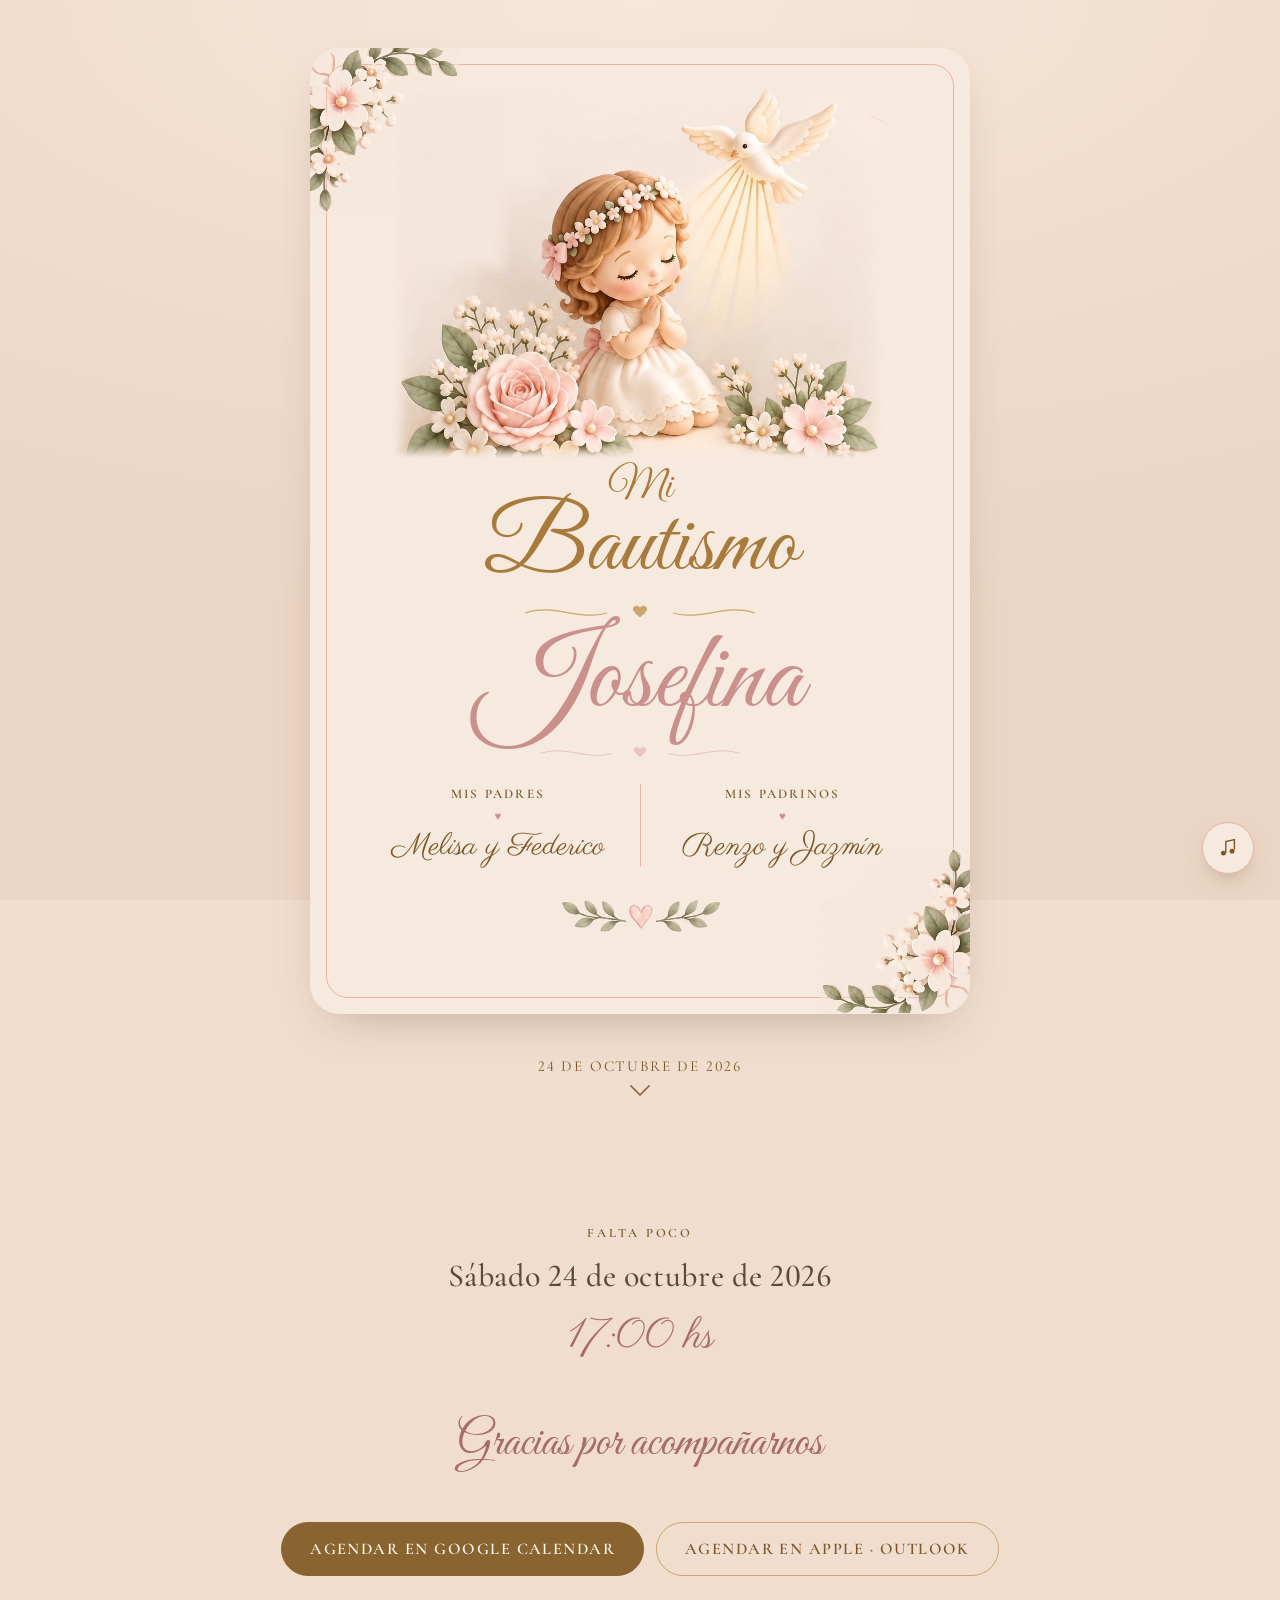
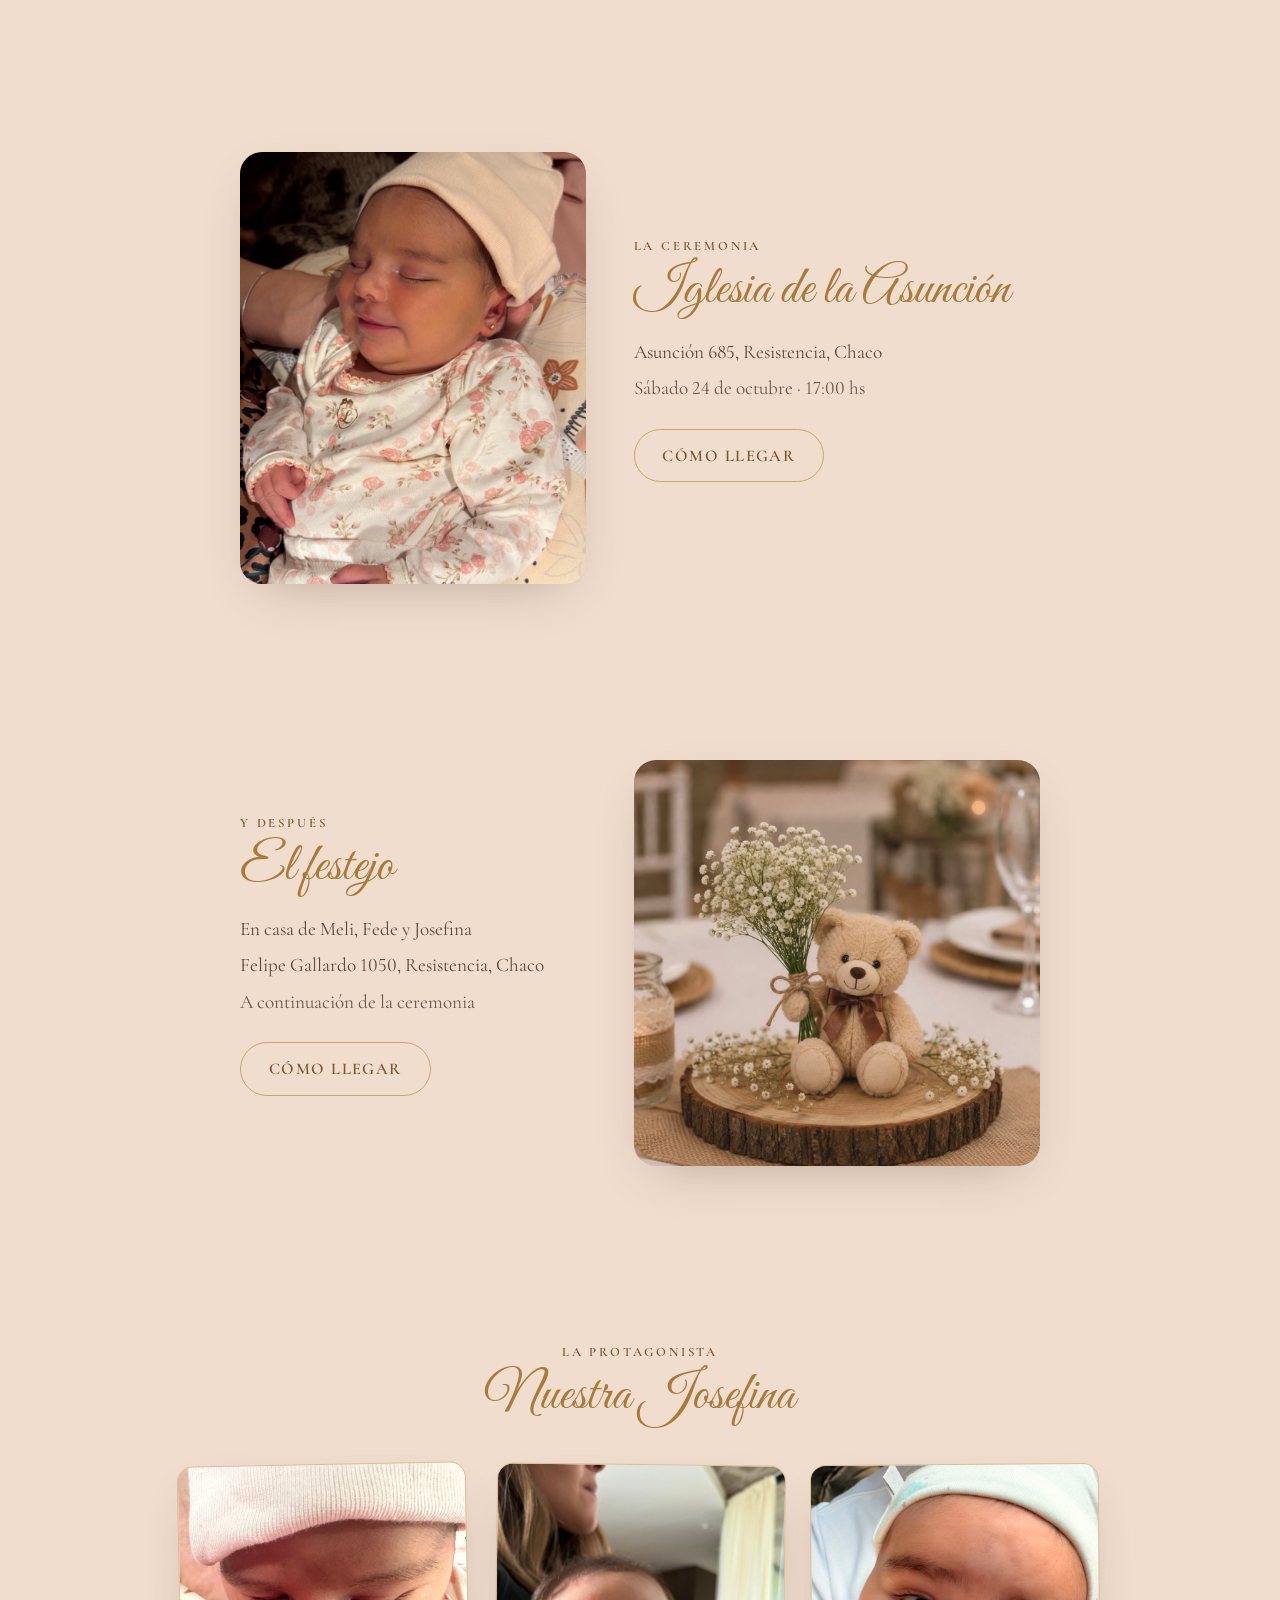
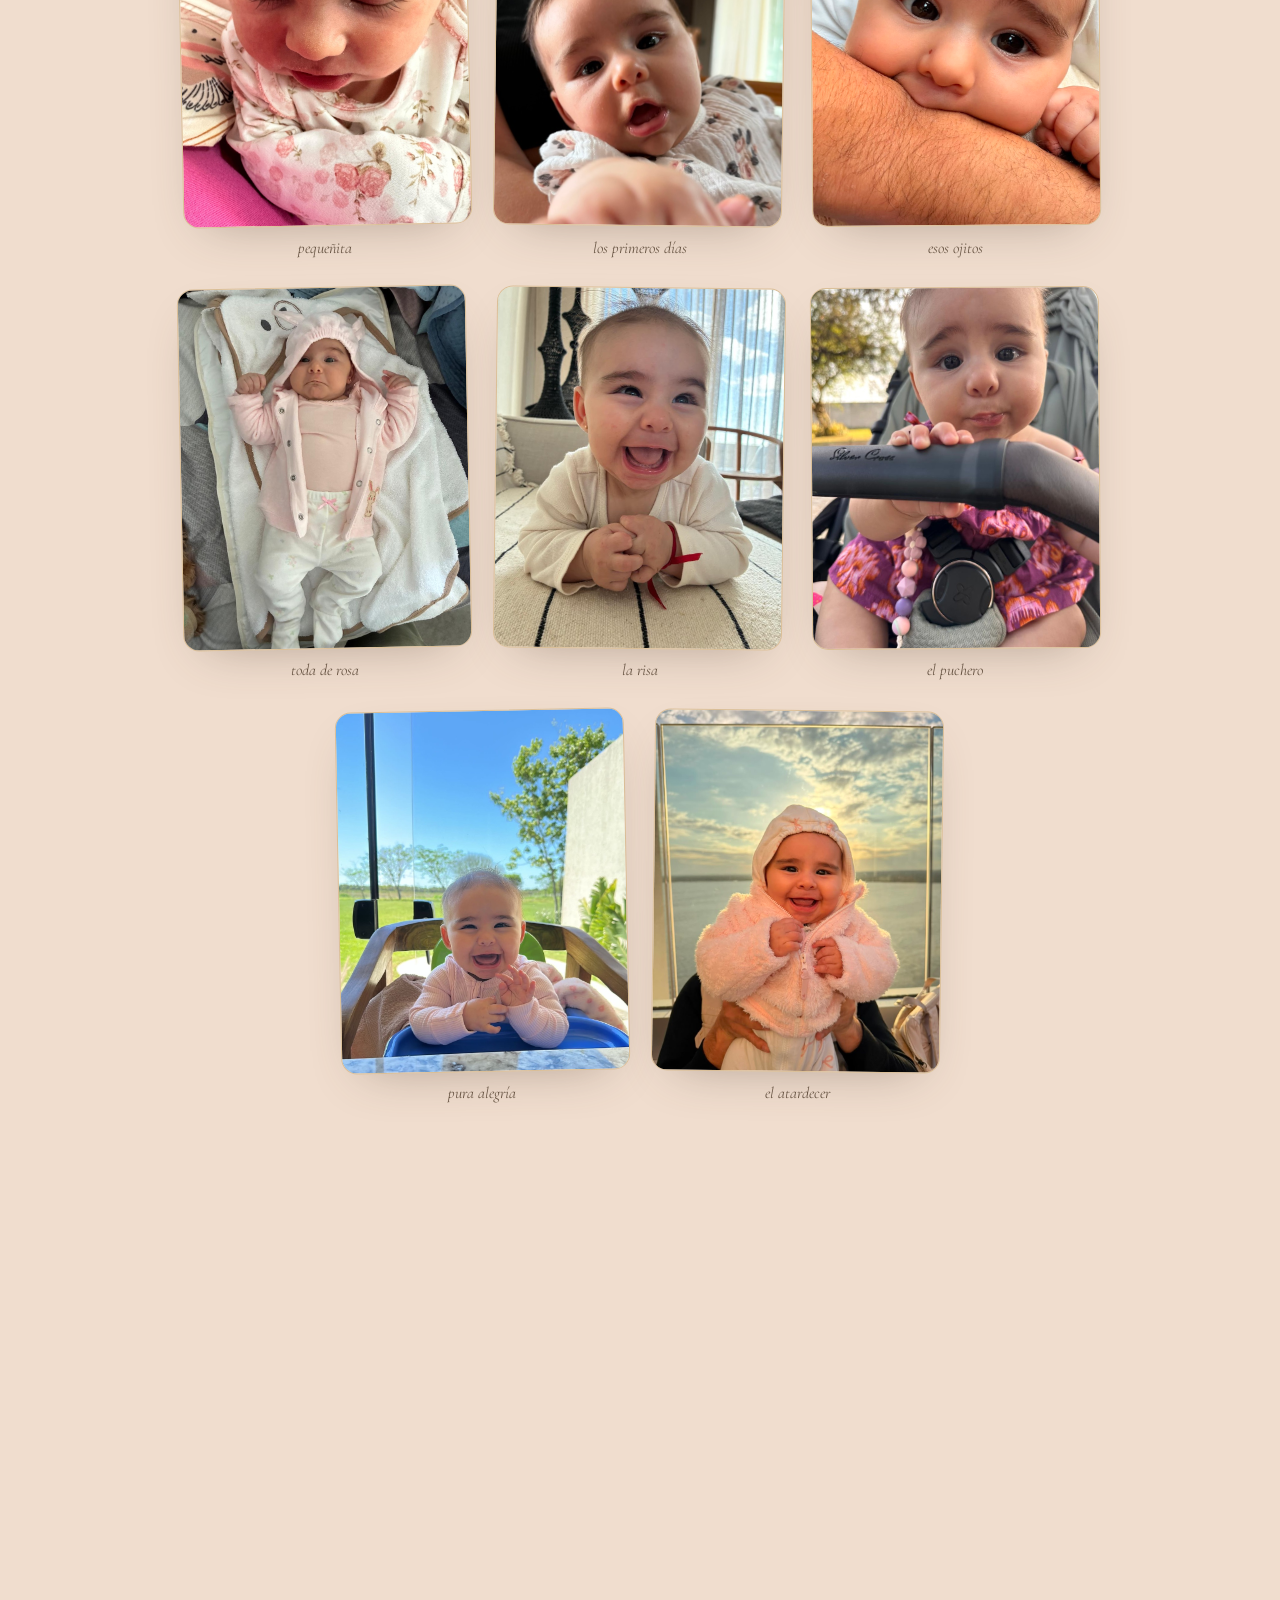
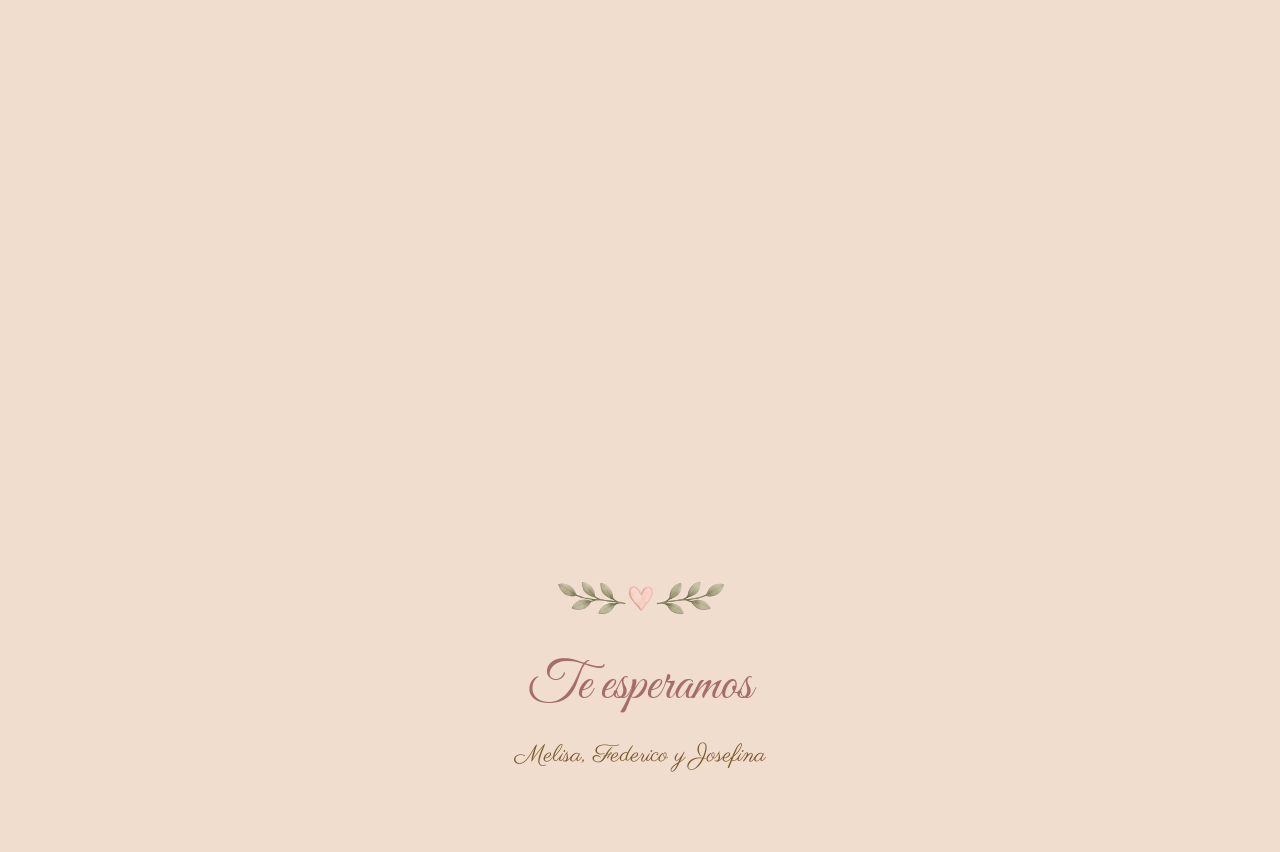
==== commit 0630329a: "Saco la foto de la merienda Quedan ocho. Con ese número la última fila de la grilla quedaba coja en " ====
--- a/index.html
+++ b/index.html
@@ -149,7 +149,6 @@
     <figure class="foto"><img src="assets/fotos/bebe.jpg" alt="Josefina bebé estirando los brazos, vestida de rosa" width="900" height="1200" loading="lazy"><figcaption>toda de rosa</figcaption></figure>
     <figure class="foto"><img src="assets/fotos/felicidad.jpg" alt="Josefina riéndose a carcajadas, boca abajo sobre una manta" width="900" height="1200" loading="lazy"><figcaption>la risa</figcaption></figure>
     <figure class="foto"><img src="assets/fotos/puchero.jpg" alt="Josefina en el cochecito haciendo un puchero" width="900" height="1200" loading="lazy"><figcaption>el puchero</figcaption></figure>
-    <figure class="foto" style="--enfoque: 6%"><img src="assets/fotos/merienda.jpg" alt="Josefina sentada en la mesada de la cocina, riéndose junto a una taza" width="675" height="1200" loading="lazy"><figcaption>la merienda</figcaption></figure>
     <figure class="foto"><img src="assets/fotos/alegria.jpg" alt="Josefina riéndose en la silla alta, con el cielo y el campo de fondo" width="935" height="1200" loading="lazy"><figcaption>pura alegría</figcaption></figure>
     <figure class="foto"><img src="assets/fotos/sunset.jpg" alt="Josefina sonriendo con un atardecer sobre el río de fondo" width="900" height="1200" loading="lazy"><figcaption>el atardecer</figcaption></figure>
   </div>
--- a/css/estilos.css
+++ b/css/estilos.css
@@ -358,17 +358,22 @@
 
 .galeria-seccion { max-width: 1000px; text-align: center; }
 
+/* Flex y no grid: así la última fila se centra sola cuando las fotos no
+   llenan una fila entera, y la galería aguanta cualquier cantidad. */
 .galeria {
-  display: grid;
-  grid-template-columns: repeat(2, 1fr);
-  gap: clamp(14px, 3.4vw, 26px);
+  --hueco: clamp(14px, 3.4vw, 26px);
+  display: flex;
+  flex-wrap: wrap;
+  justify-content: center;
+  gap: var(--hueco);
   margin-top: clamp(26px, 6vw, 40px);
 }
+.foto { flex: 0 1 calc((100% - var(--hueco)) / 2); }
 @media (min-width: 760px) {
-  .galeria { grid-template-columns: repeat(3, 1fr); }
-}
-
-.foto { margin: 0; }
+  .foto { flex: 0 1 calc((100% - var(--hueco) * 2) / 3); }
+}
+
+.foto { margin: 0; min-width: 0; }
 .foto img {
   width: 100%;
   aspect-ratio: 4 / 5;
